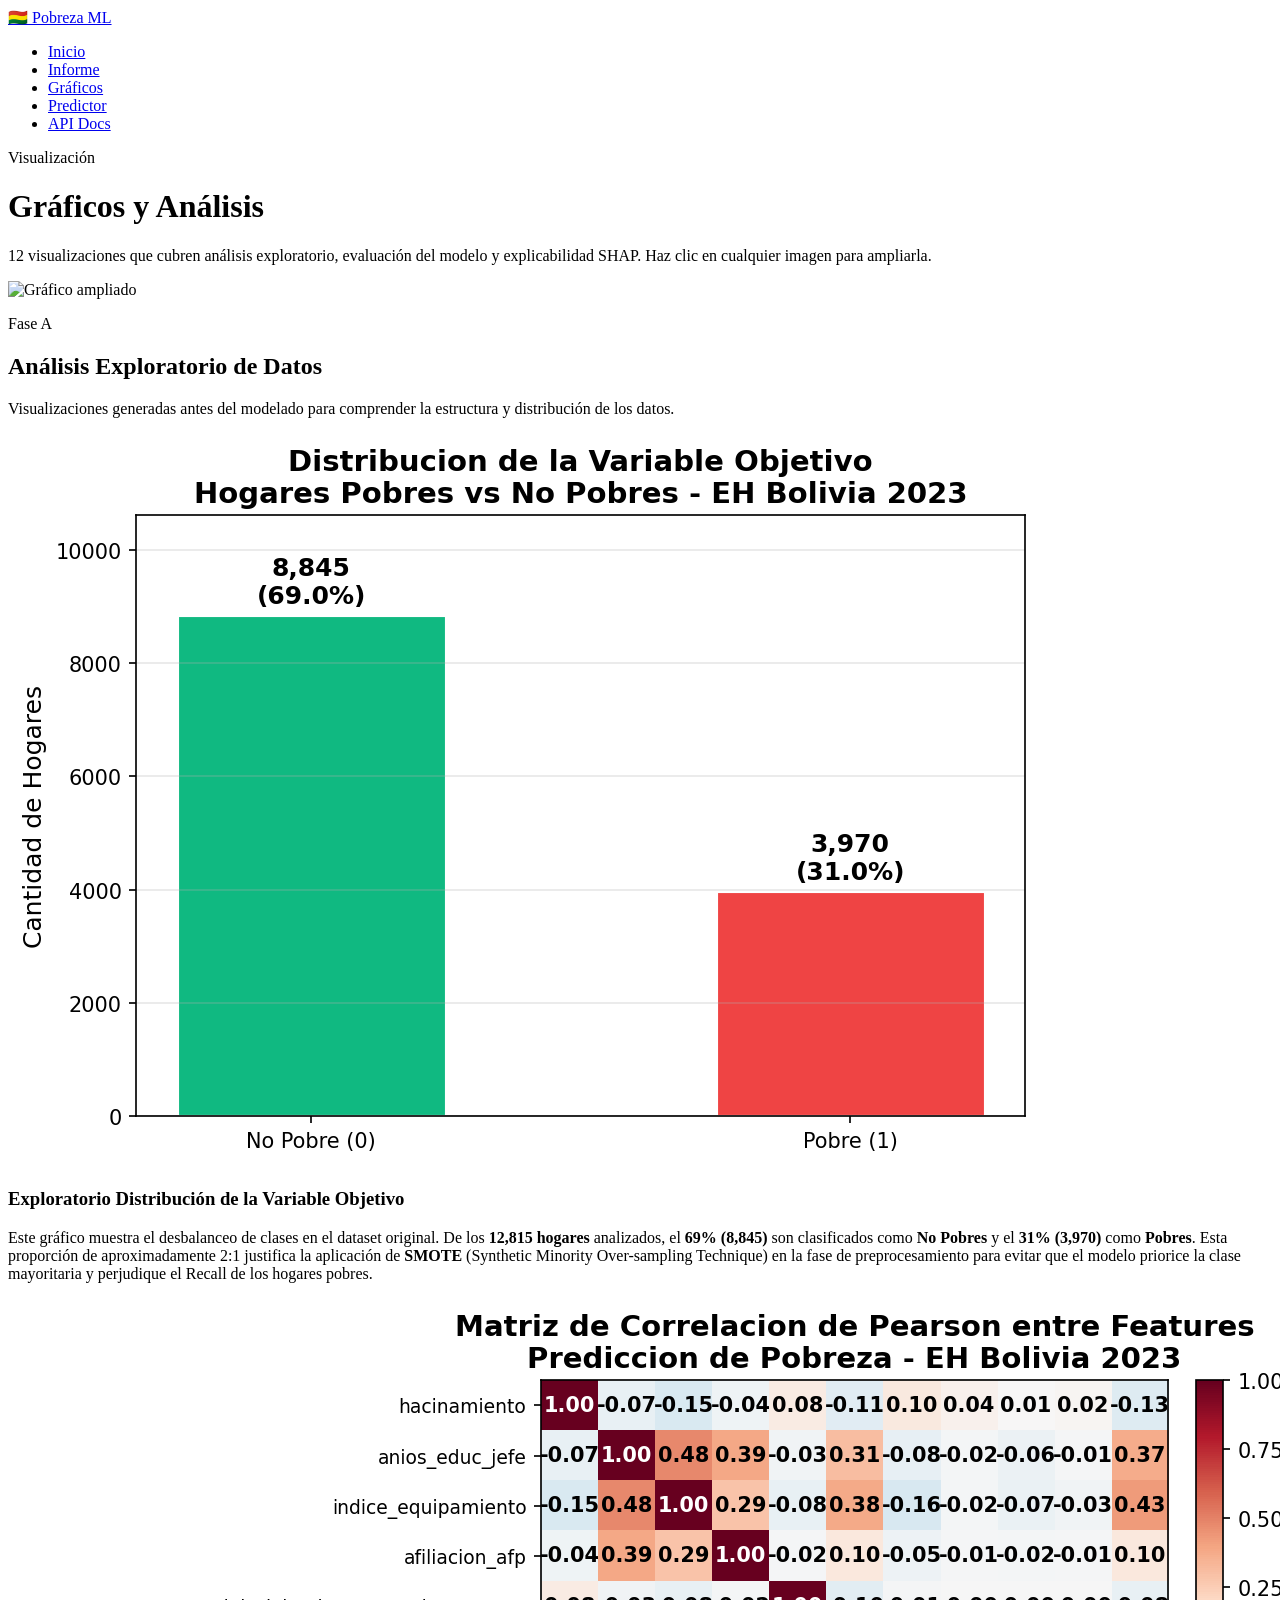
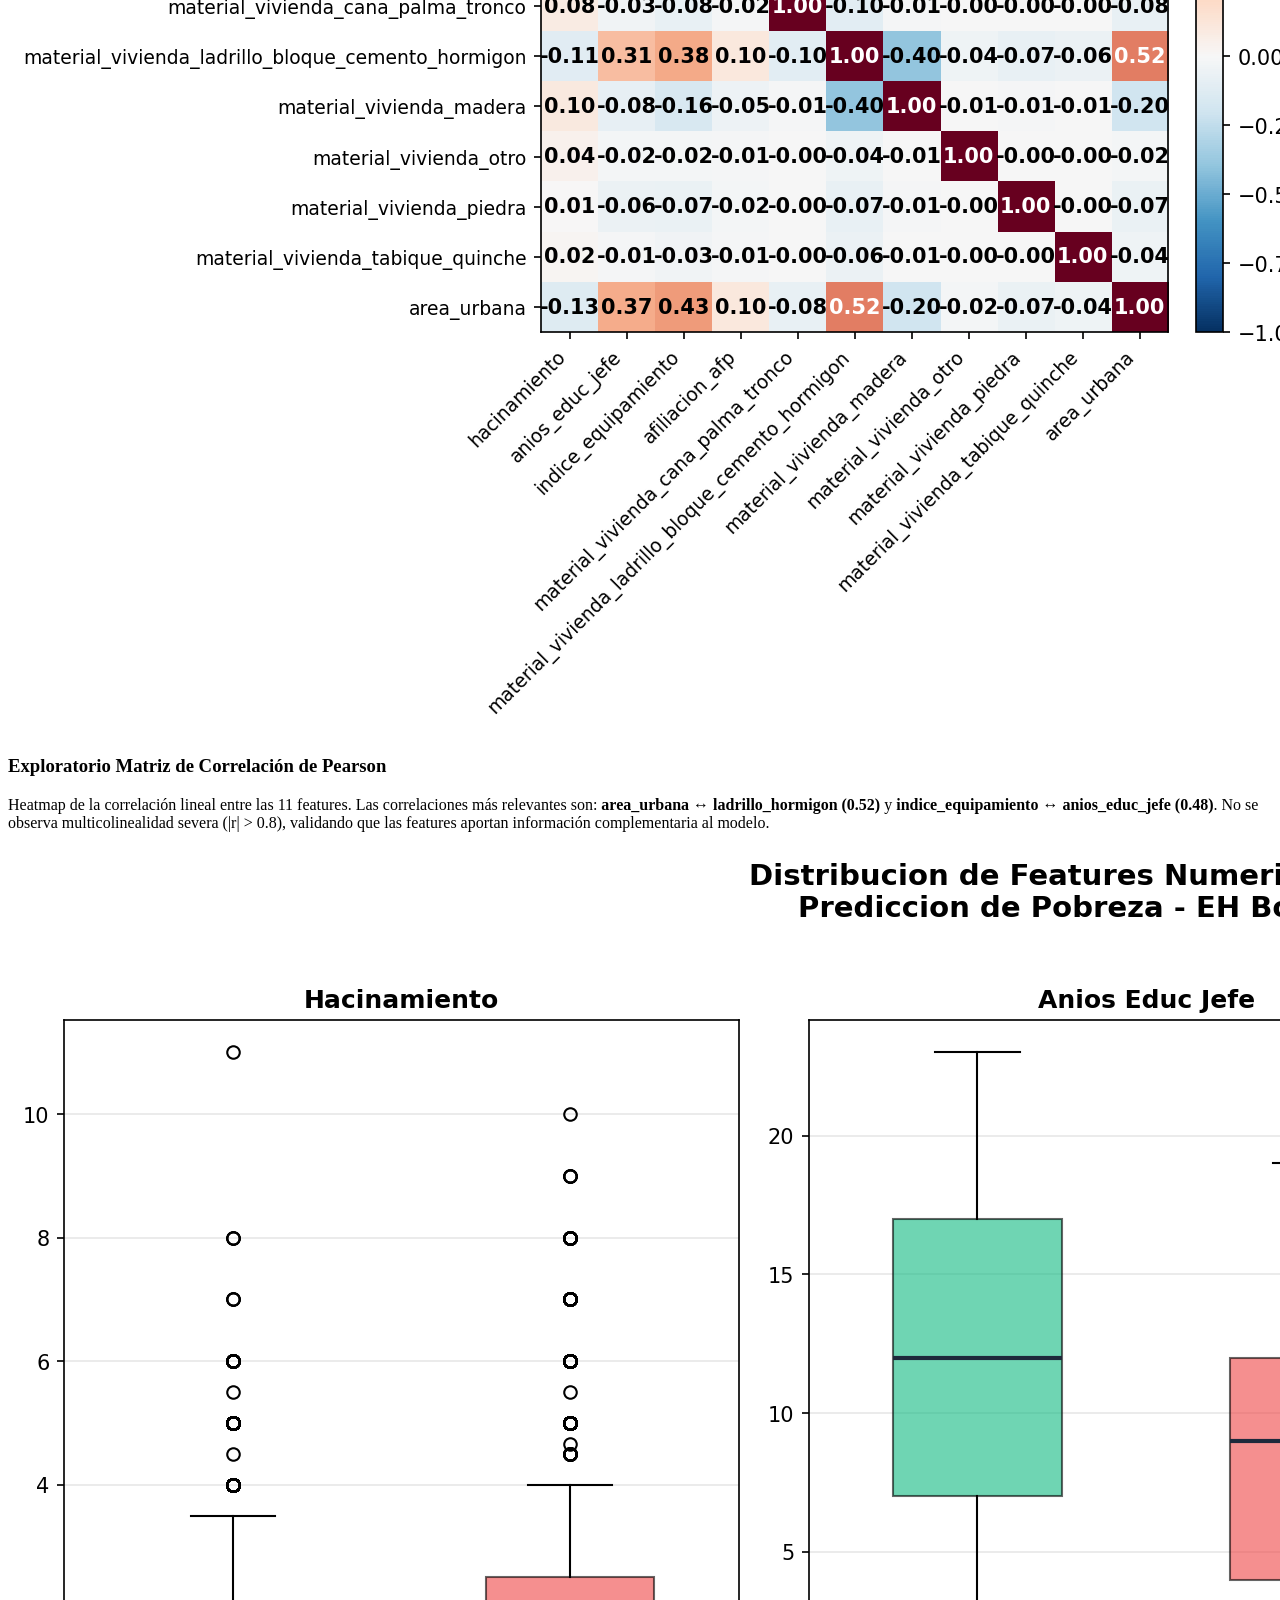
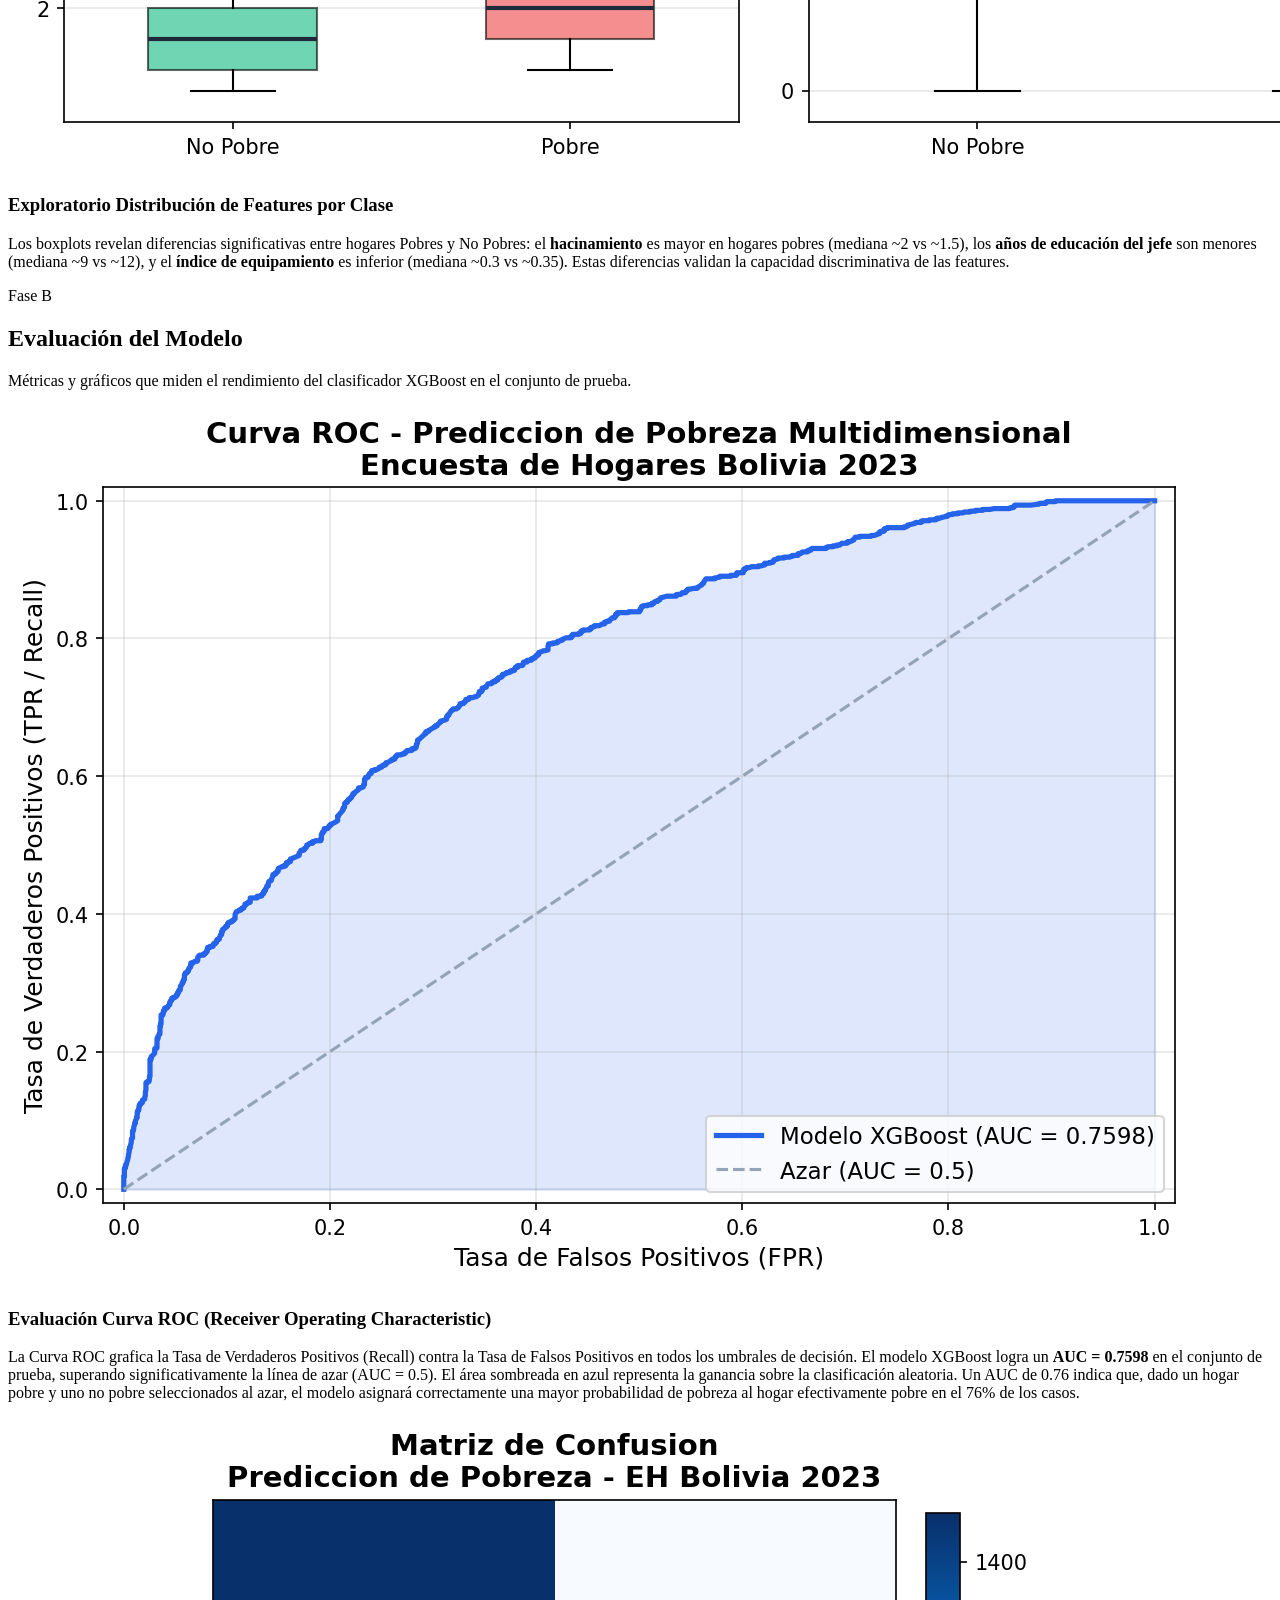
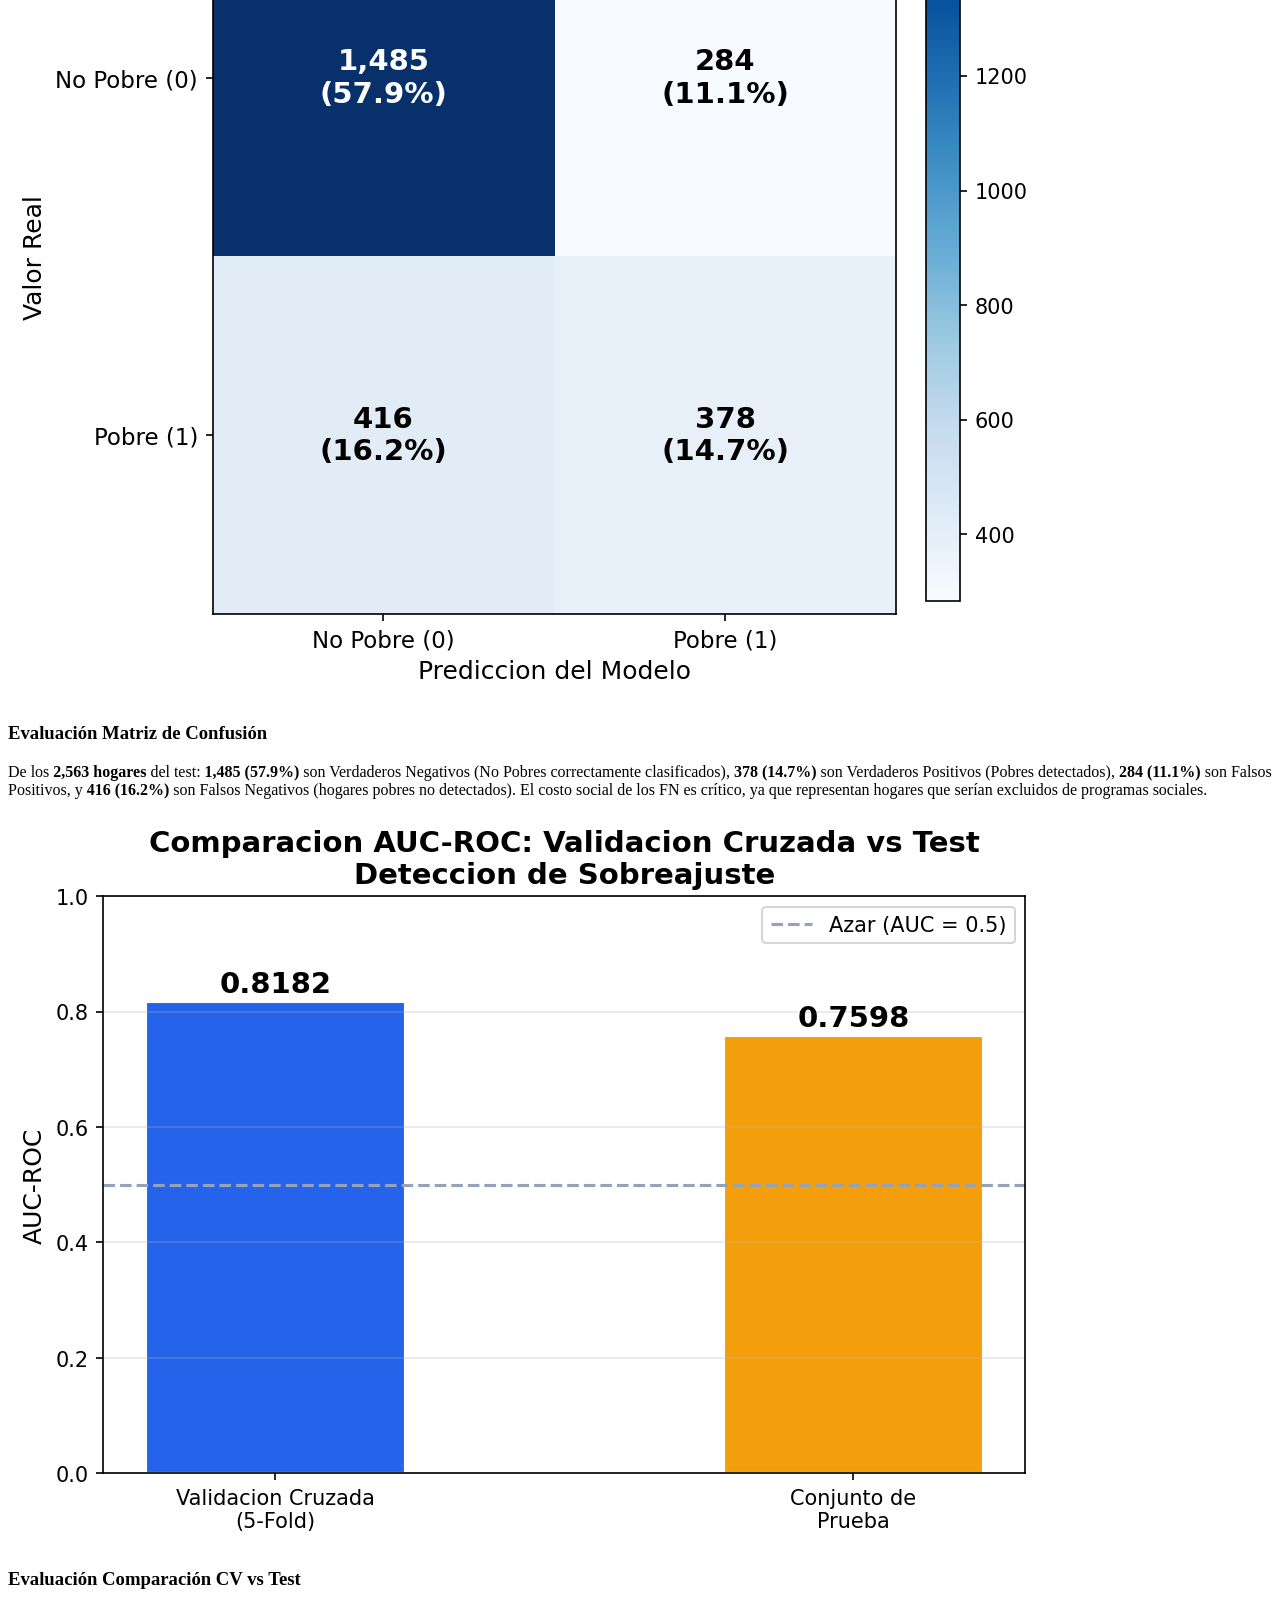
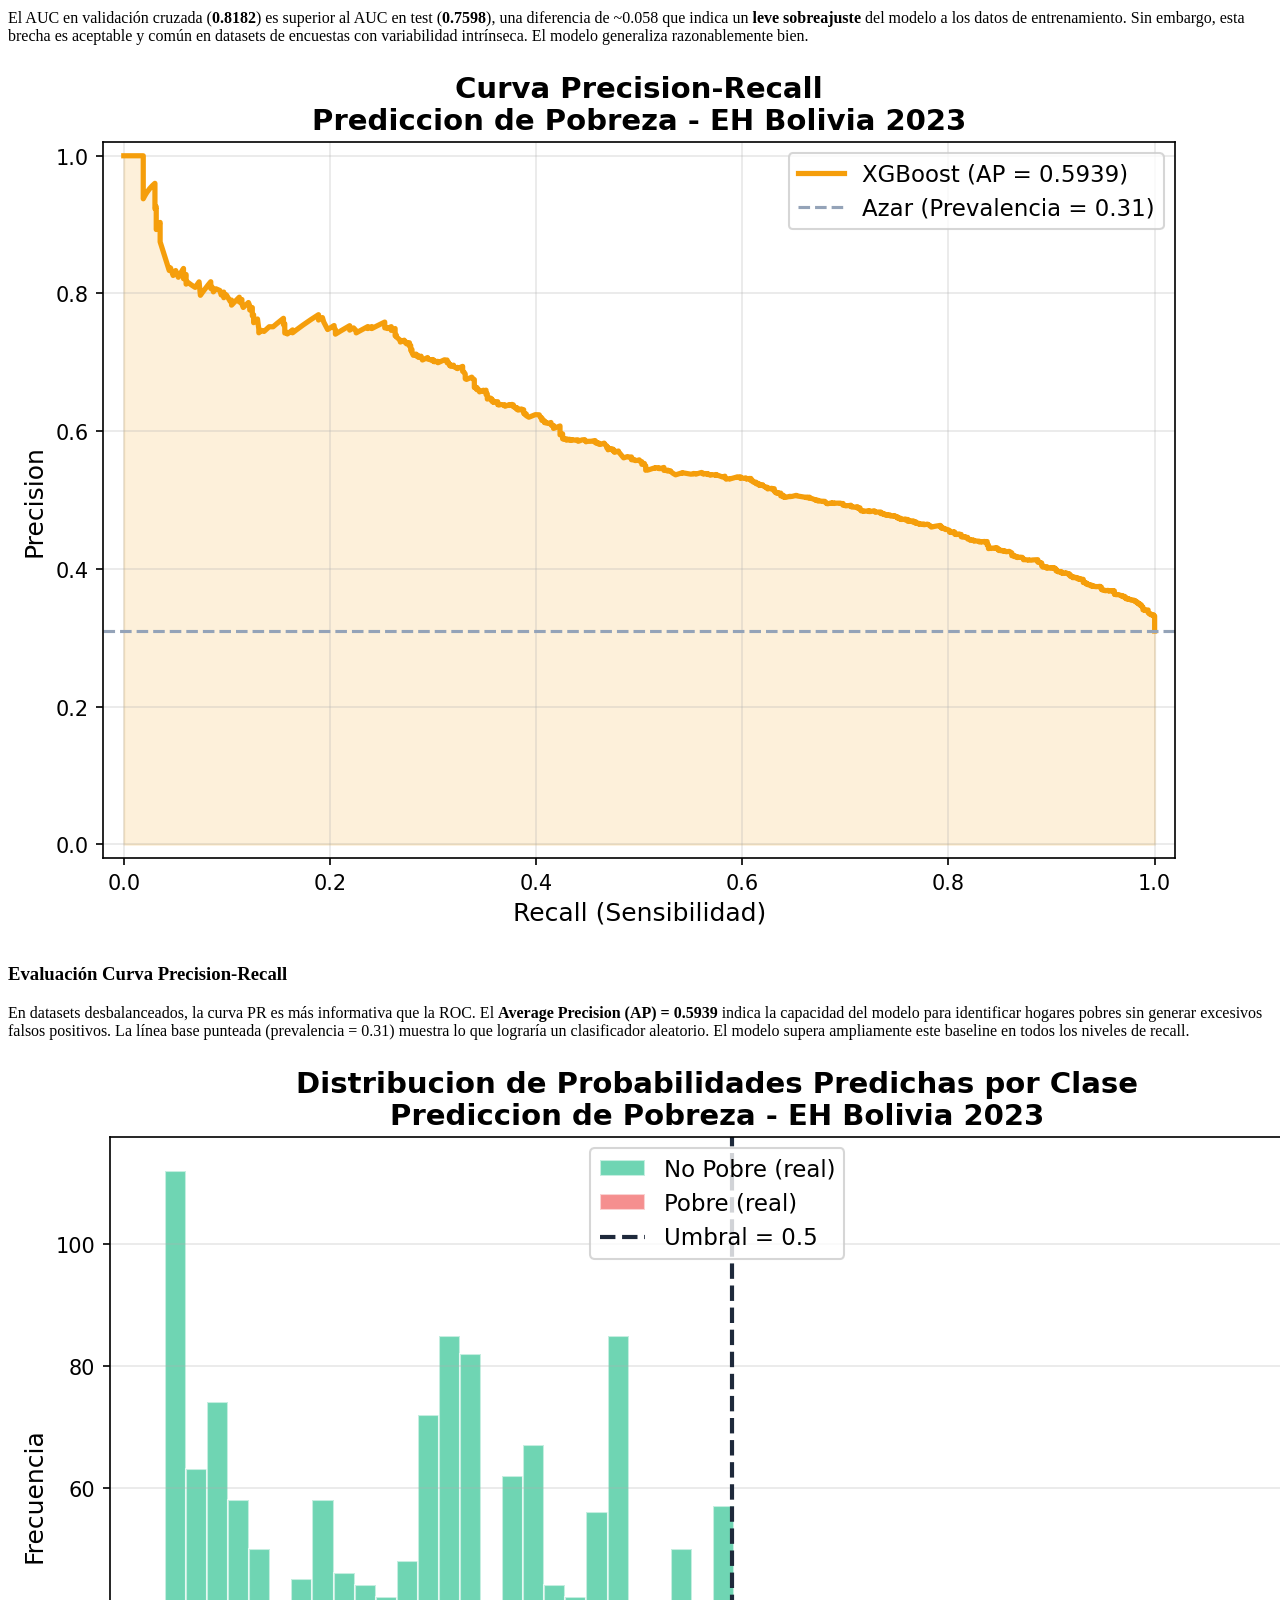
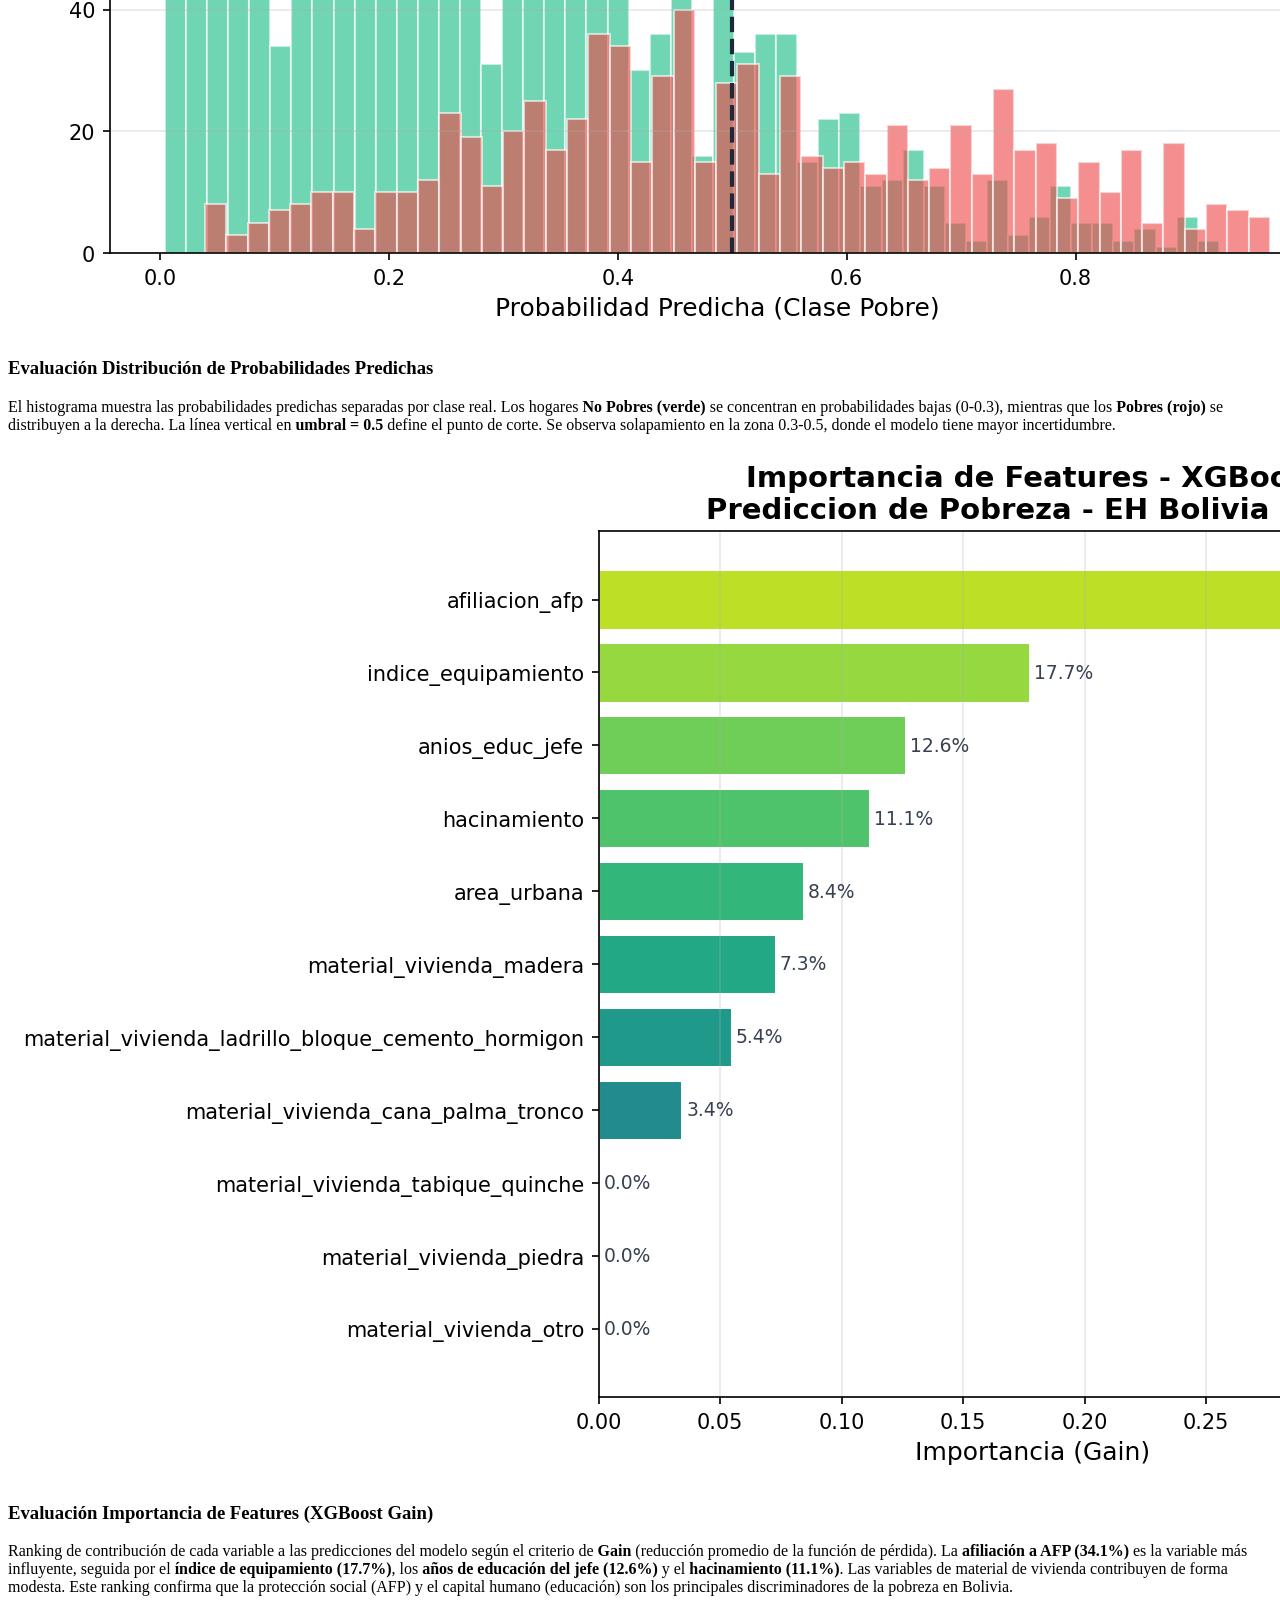
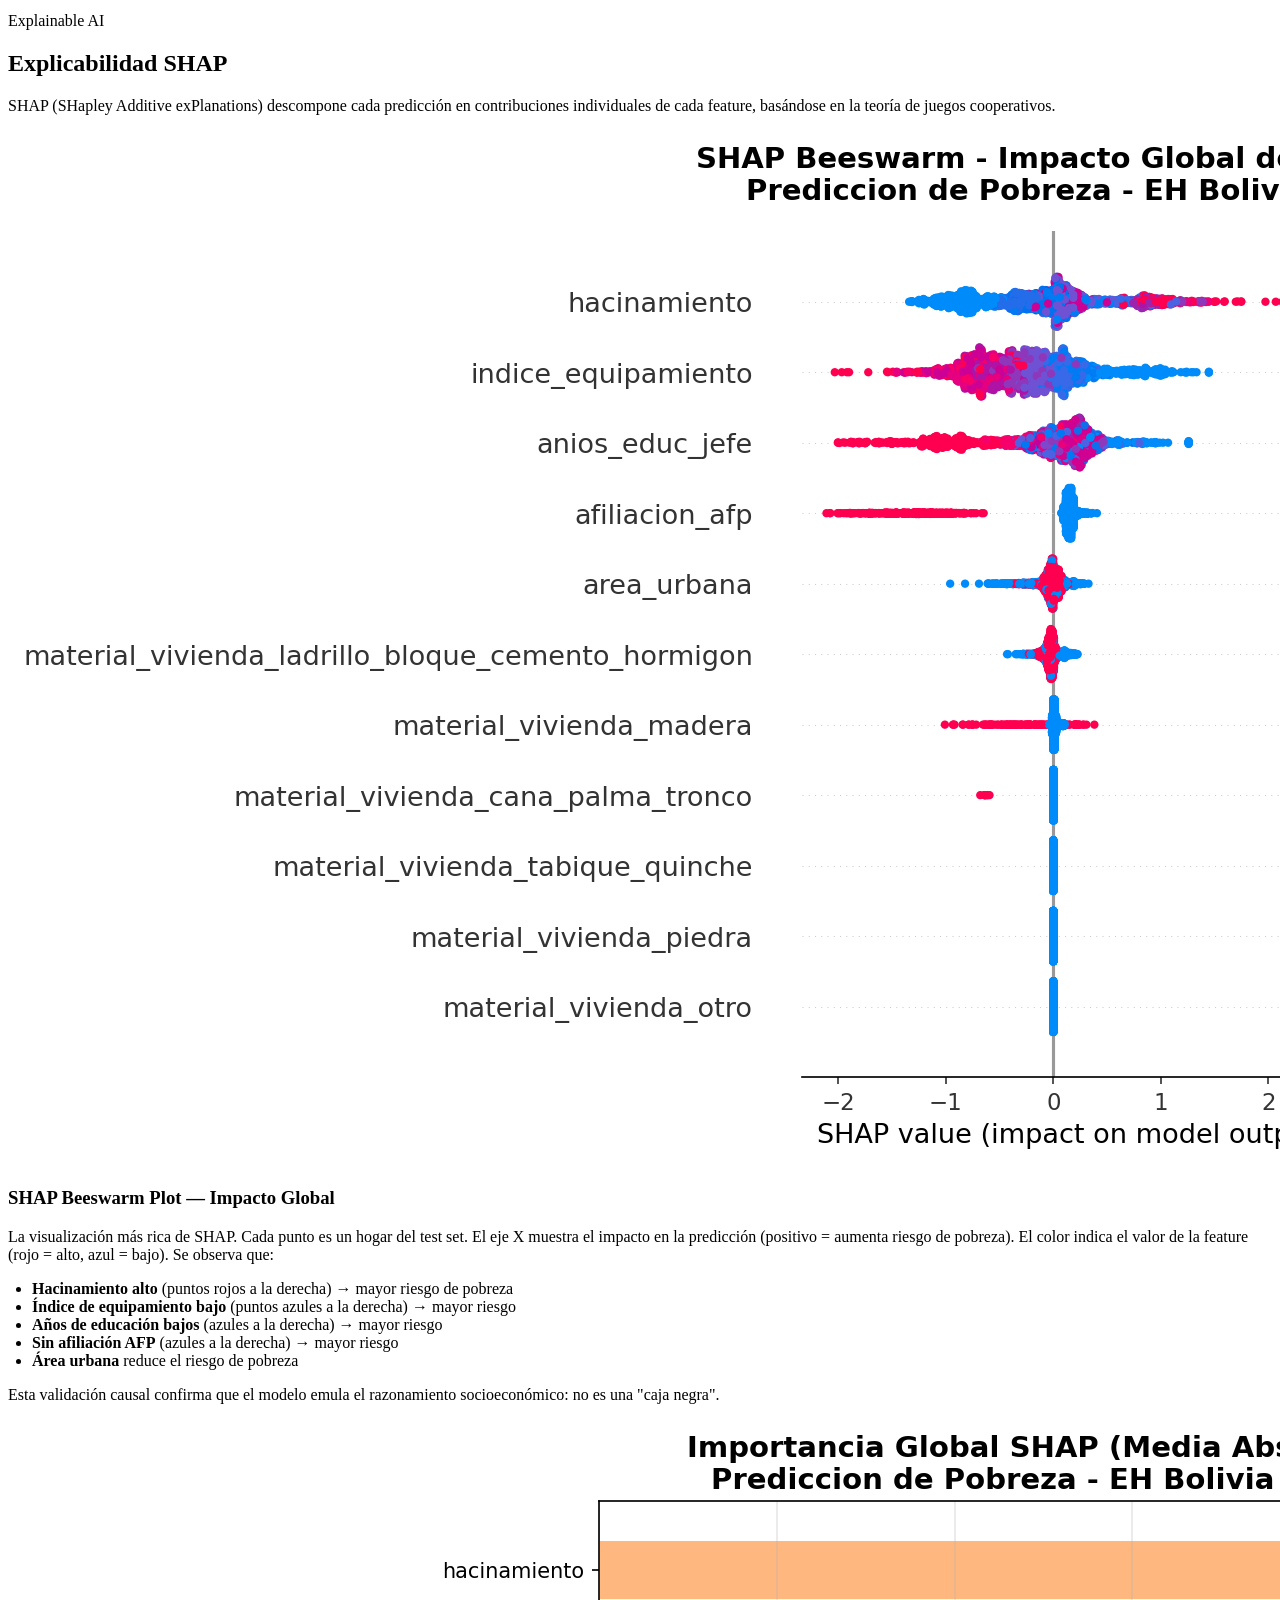
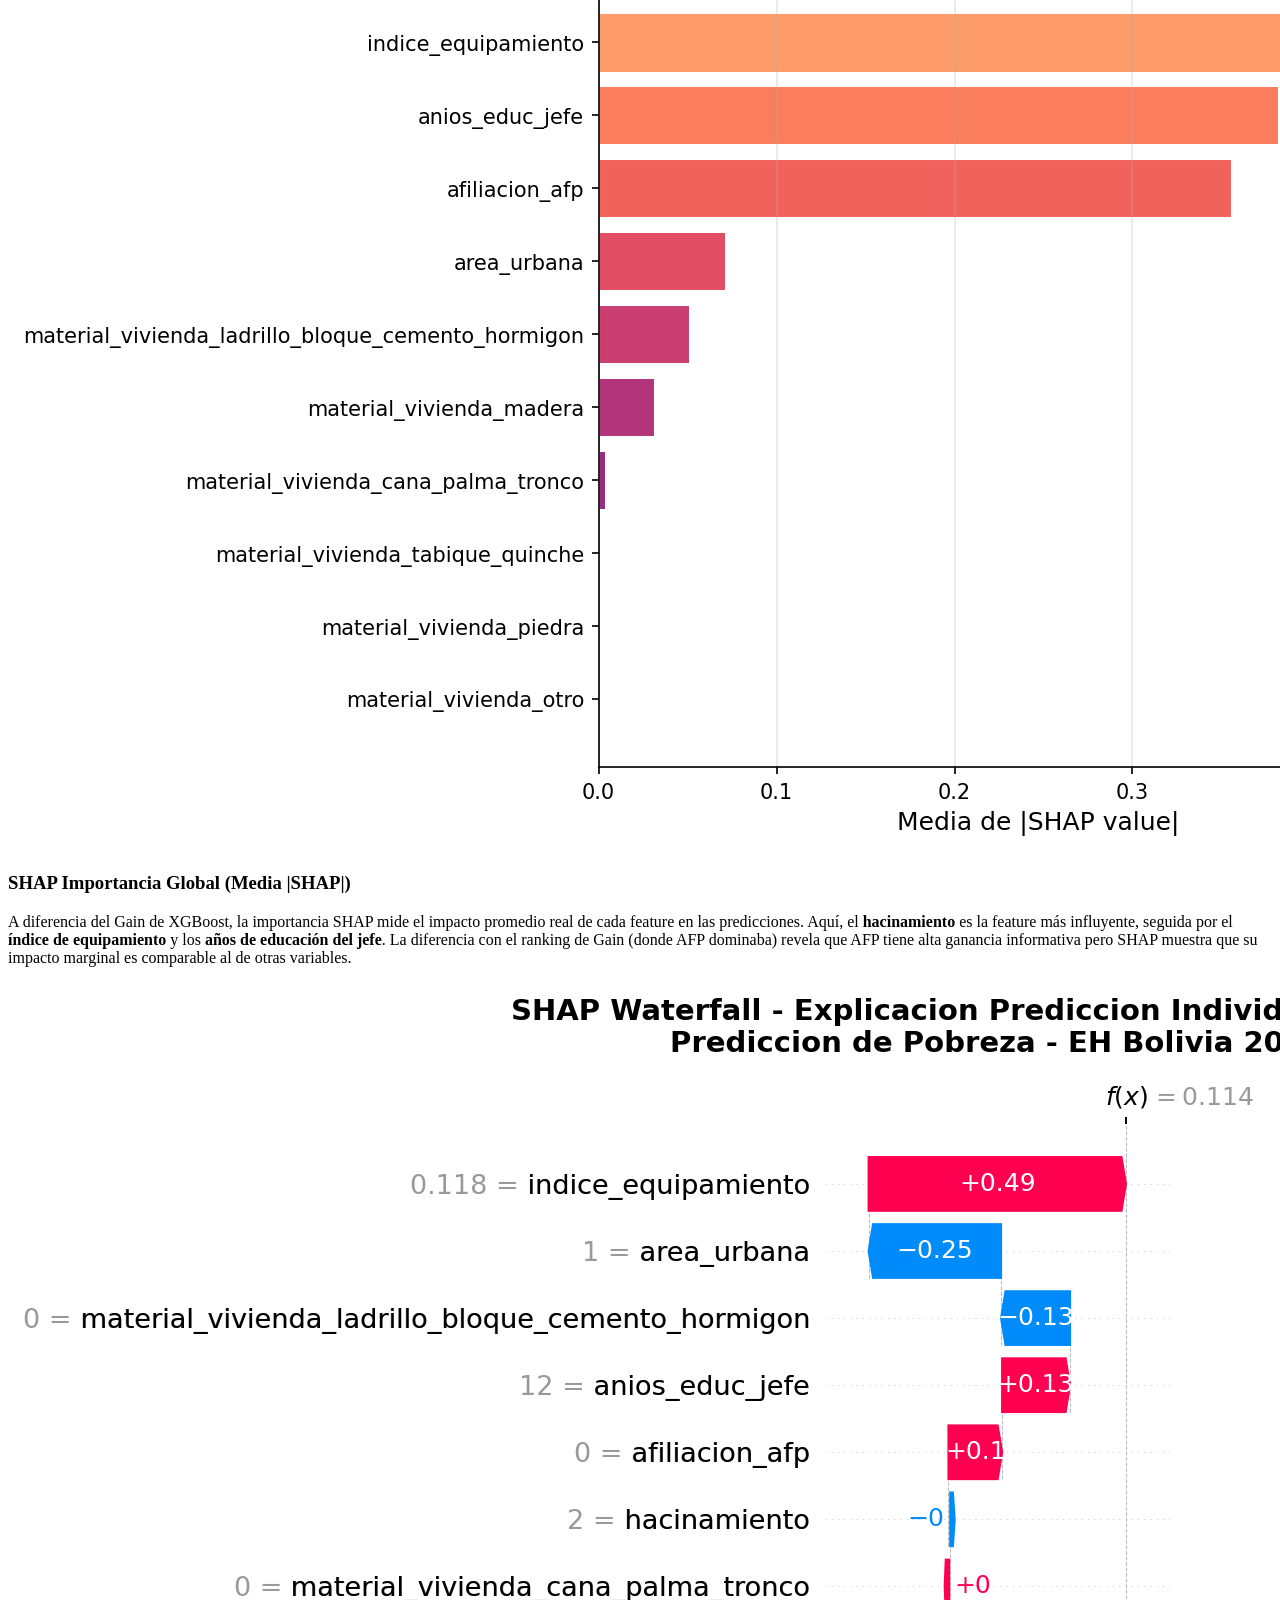
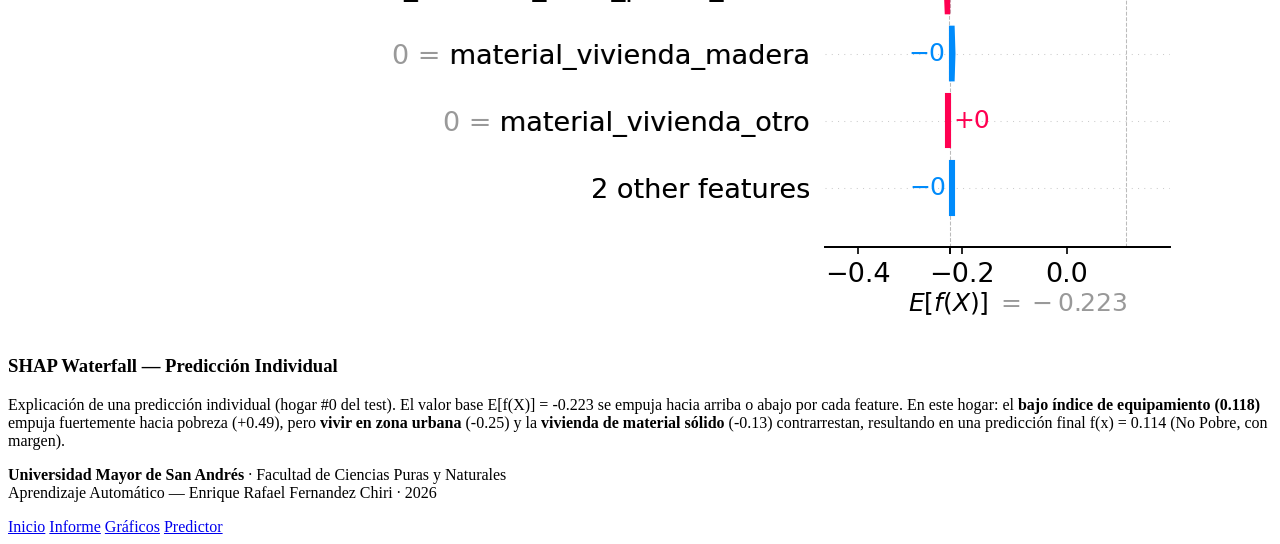
==== frontend/graficos.html @ c79105af "feat: frontend" ====
<!DOCTYPE html>
<html lang="es">
<head>
    <meta charset="UTF-8">
    <meta name="viewport" content="width=device-width, initial-scale=1.0">
    <title>Gráficos y Análisis — Predicción de Pobreza Bolivia</title>
    <meta name="description" content="Gráficos de evaluación, explicabilidad SHAP y análisis exploratorio del modelo de predicción de pobreza multidimensional.">
    <link rel="stylesheet" href="/static/styles.css">
</head>
<body>

    <!-- ── Navbar ── -->
    <nav class="navbar" id="navbar">
        <div class="nav-content">
            <a href="/" class="nav-logo">
                <span class="logo-icon">🇧🇴</span>
                Pobreza ML
            </a>
            <ul class="nav-links" id="navLinks">
                <li><a href="/">Inicio</a></li>
                <li><a href="/informe">Informe</a></li>
                <li><a href="/graficos" class="active">Gráficos</a></li>
                <li><a href="/predictor">Predictor</a></li>
                <li><a href="/docs" target="_blank">API Docs</a></li>
            </ul>
            <div class="nav-toggle" id="navToggle">
                <span></span><span></span><span></span>
            </div>
        </div>
    </nav>

    <!-- ── Page Header ── -->
    <div class="page-header">
        <div class="container">
            <span class="section-label">Visualización</span>
            <h1>Gráficos y Análisis</h1>
            <p>12 visualizaciones que cubren análisis exploratorio, evaluación del modelo y explicabilidad SHAP. Haz clic en cualquier imagen para ampliarla.</p>
        </div>
    </div>

    <!-- ── Image Modal ── -->
    <div class="modal-overlay" id="imageModal">
        <img id="modalImage" src="" alt="Gráfico ampliado">
    </div>

    <!-- ══════════════════════════════════════════════════════════════
         SECCIÓN 1: ANÁLISIS EXPLORATORIO
         ══════════════════════════════════════════════════════════════ -->
    <section class="section" style="padding-top: 1rem;">
        <div class="container">
            <div class="section-header">
                <span class="section-label">Fase A</span>
                <h2>Análisis Exploratorio de Datos</h2>
                <p>Visualizaciones generadas antes del modelado para comprender la estructura y distribución de los datos.</p>
            </div>

            <!-- 1. Distribución del Target -->
            <div class="graph-section">
                <div class="graph-card reveal">
                    <img src="/output/distribucion_target.png" alt="Distribución de la Variable Objetivo" class="graph-image" loading="lazy">
                    <div class="graph-info">
                        <h3><span class="graph-tag">Exploratorio</span> Distribución de la Variable Objetivo</h3>
                        <p>Este gráfico muestra el desbalanceo de clases en el dataset original. De los <strong>12,815 hogares</strong> analizados, el <strong>69% (8,845)</strong> son clasificados como <strong>No Pobres</strong> y el <strong>31% (3,970)</strong> como <strong>Pobres</strong>. Esta proporción de aproximadamente 2:1 justifica la aplicación de <strong>SMOTE</strong> (Synthetic Minority Over-sampling Technique) en la fase de preprocesamiento para evitar que el modelo priorice la clase mayoritaria y perjudique el Recall de los hogares pobres.</p>
                    </div>
                </div>
            </div>

            <!-- 2-3 side by side -->
            <div class="graph-grid-2">
                <!-- 2. Correlación -->
                <div class="graph-card reveal">
                    <img src="/output/correlacion_features.png" alt="Matriz de Correlación" class="graph-image" loading="lazy">
                    <div class="graph-info">
                        <h3><span class="graph-tag">Exploratorio</span> Matriz de Correlación de Pearson</h3>
                        <p>Heatmap de la correlación lineal entre las 11 features. Las correlaciones más relevantes son: <strong>area_urbana ↔ ladrillo_hormigon (0.52)</strong> y <strong>indice_equipamiento ↔ anios_educ_jefe (0.48)</strong>. No se observa multicolinealidad severa (|r| > 0.8), validando que las features aportan información complementaria al modelo.</p>
                    </div>
                </div>

                <!-- 3. Boxplots -->
                <div class="graph-card reveal">
                    <img src="/output/boxplot_por_clase.png" alt="Boxplots por Clase" class="graph-image" loading="lazy">
                    <div class="graph-info">
                        <h3><span class="graph-tag">Exploratorio</span> Distribución de Features por Clase</h3>
                        <p>Los boxplots revelan diferencias significativas entre hogares Pobres y No Pobres: el <strong>hacinamiento</strong> es mayor en hogares pobres (mediana ~2 vs ~1.5), los <strong>años de educación del jefe</strong> son menores (mediana ~9 vs ~12), y el <strong>índice de equipamiento</strong> es inferior (mediana ~0.3 vs ~0.35). Estas diferencias validan la capacidad discriminativa de las features.</p>
                    </div>
                </div>
            </div>
        </div>
    </section>

    <!-- ══════════════════════════════════════════════════════════════
         SECCIÓN 2: EVALUACIÓN DEL MODELO
         ══════════════════════════════════════════════════════════════ -->
    <section class="section" style="background: var(--bg-secondary); border-top: 1px solid var(--border-subtle); border-bottom: 1px solid var(--border-subtle);">
        <div class="container">
            <div class="section-header">
                <span class="section-label">Fase B</span>
                <h2>Evaluación del Modelo</h2>
                <p>Métricas y gráficos que miden el rendimiento del clasificador XGBoost en el conjunto de prueba.</p>
            </div>

            <!-- 4. Curva ROC -->
            <div class="graph-section">
                <div class="graph-card reveal">
                    <img src="/output/curva_roc.png" alt="Curva ROC" class="graph-image" loading="lazy">
                    <div class="graph-info">
                        <h3><span class="graph-tag">Evaluación</span> Curva ROC (Receiver Operating Characteristic)</h3>
                        <p>La Curva ROC grafica la Tasa de Verdaderos Positivos (Recall) contra la Tasa de Falsos Positivos en todos los umbrales de decisión. El modelo XGBoost logra un <strong>AUC = 0.7598</strong> en el conjunto de prueba, superando significativamente la línea de azar (AUC = 0.5). El área sombreada en azul representa la ganancia sobre la clasificación aleatoria. Un AUC de 0.76 indica que, dado un hogar pobre y uno no pobre seleccionados al azar, el modelo asignará correctamente una mayor probabilidad de pobreza al hogar efectivamente pobre en el 76% de los casos.</p>
                    </div>
                </div>
            </div>

            <!-- 5-6 side by side -->
            <div class="graph-grid-2">
                <!-- 5. Matriz de Confusión -->
                <div class="graph-card reveal">
                    <img src="/output/matriz_confusion.png" alt="Matriz de Confusión" class="graph-image" loading="lazy">
                    <div class="graph-info">
                        <h3><span class="graph-tag">Evaluación</span> Matriz de Confusión</h3>
                        <p>De los <strong>2,563 hogares</strong> del test: <strong>1,485 (57.9%)</strong> son Verdaderos Negativos (No Pobres correctamente clasificados), <strong>378 (14.7%)</strong> son Verdaderos Positivos (Pobres detectados), <strong>284 (11.1%)</strong> son Falsos Positivos, y <strong>416 (16.2%)</strong> son Falsos Negativos (hogares pobres no detectados). El costo social de los FN es crítico, ya que representan hogares que serían excluidos de programas sociales.</p>
                    </div>
                </div>

                <!-- 6. Comparación CV vs Test -->
                <div class="graph-card reveal">
                    <img src="/output/comparacion_cv_test.png" alt="Comparación CV vs Test" class="graph-image" loading="lazy">
                    <div class="graph-info">
                        <h3><span class="graph-tag">Evaluación</span> Comparación CV vs Test</h3>
                        <p>El AUC en validación cruzada (<strong>0.8182</strong>) es superior al AUC en test (<strong>0.7598</strong>), una diferencia de ~0.058 que indica un <strong>leve sobreajuste</strong> del modelo a los datos de entrenamiento. Sin embargo, esta brecha es aceptable y común en datasets de encuestas con variabilidad intrínseca. El modelo generaliza razonablemente bien.</p>
                    </div>
                </div>
            </div>

            <!-- 7-8 side by side -->
            <div class="graph-grid-2">
                <!-- 7. Curva Precision-Recall -->
                <div class="graph-card reveal">
                    <img src="/output/curva_precision_recall.png" alt="Curva Precision-Recall" class="graph-image" loading="lazy">
                    <div class="graph-info">
                        <h3><span class="graph-tag">Evaluación</span> Curva Precision-Recall</h3>
                        <p>En datasets desbalanceados, la curva PR es más informativa que la ROC. El <strong>Average Precision (AP) = 0.5939</strong> indica la capacidad del modelo para identificar hogares pobres sin generar excesivos falsos positivos. La línea base punteada (prevalencia = 0.31) muestra lo que lograría un clasificador aleatorio. El modelo supera ampliamente este baseline en todos los niveles de recall.</p>
                    </div>
                </div>

                <!-- 8. Distribución de Probabilidades -->
                <div class="graph-card reveal">
                    <img src="/output/distribucion_probabilidades.png" alt="Distribución de Probabilidades" class="graph-image" loading="lazy">
                    <div class="graph-info">
                        <h3><span class="graph-tag">Evaluación</span> Distribución de Probabilidades Predichas</h3>
                        <p>El histograma muestra las probabilidades predichas separadas por clase real. Los hogares <strong>No Pobres (verde)</strong> se concentran en probabilidades bajas (0-0.3), mientras que los <strong>Pobres (rojo)</strong> se distribuyen a la derecha. La línea vertical en <strong>umbral = 0.5</strong> define el punto de corte. Se observa solapamiento en la zona 0.3-0.5, donde el modelo tiene mayor incertidumbre.</p>
                    </div>
                </div>
            </div>

            <!-- 9. Importancia Features -->
            <div class="graph-section">
                <div class="graph-card reveal">
                    <img src="/output/importancia_features.png" alt="Importancia de Features" class="graph-image" loading="lazy">
                    <div class="graph-info">
                        <h3><span class="graph-tag">Evaluación</span> Importancia de Features (XGBoost Gain)</h3>
                        <p>Ranking de contribución de cada variable a las predicciones del modelo según el criterio de <strong>Gain</strong> (reducción promedio de la función de pérdida). La <strong>afiliación a AFP (34.1%)</strong> es la variable más influyente, seguida por el <strong>índice de equipamiento (17.7%)</strong>, los <strong>años de educación del jefe (12.6%)</strong> y el <strong>hacinamiento (11.1%)</strong>. Las variables de material de vivienda contribuyen de forma modesta. Este ranking confirma que la protección social (AFP) y el capital humano (educación) son los principales discriminadores de la pobreza en Bolivia.</p>
                    </div>
                </div>
            </div>
        </div>
    </section>

    <!-- ══════════════════════════════════════════════════════════════
         SECCIÓN 3: EXPLICABILIDAD (SHAP)
         ══════════════════════════════════════════════════════════════ -->
    <section class="section">
        <div class="container">
            <div class="section-header">
                <span class="section-label">Explainable AI</span>
                <h2>Explicabilidad SHAP</h2>
                <p>SHAP (SHapley Additive exPlanations) descompone cada predicción en contribuciones individuales de cada feature, basándose en la teoría de juegos cooperativos.</p>
            </div>

            <!-- 10. SHAP Beeswarm -->
            <div class="graph-section">
                <div class="graph-card reveal">
                    <img src="/output/shap_beeswarm.png" alt="SHAP Beeswarm" class="graph-image" loading="lazy">
                    <div class="graph-info">
                        <h3><span class="graph-tag">SHAP</span> Beeswarm Plot — Impacto Global</h3>
                        <p>La visualización más rica de SHAP. Cada punto es un hogar del test set. El eje X muestra el impacto en la predicción (positivo = aumenta riesgo de pobreza). El color indica el valor de la feature (rojo = alto, azul = bajo). Se observa que:</p>
                        <ul style="color: var(--text-secondary); padding-left: 1.5rem; margin-top: 0.75rem;">
                            <li><strong>Hacinamiento alto</strong> (puntos rojos a la derecha) → mayor riesgo de pobreza</li>
                            <li><strong>Índice de equipamiento bajo</strong> (puntos azules a la derecha) → mayor riesgo</li>
                            <li><strong>Años de educación bajos</strong> (azules a la derecha) → mayor riesgo</li>
                            <li><strong>Sin afiliación AFP</strong> (azules a la derecha) → mayor riesgo</li>
                            <li><strong>Área urbana</strong> reduce el riesgo de pobreza</li>
                        </ul>
                        <p style="margin-top: 1rem;">Esta validación causal confirma que el modelo emula el razonamiento socioeconómico: no es una "caja negra".</p>
                    </div>
                </div>
            </div>

            <!-- 11-12 side by side -->
            <div class="graph-grid-2">
                <!-- 11. SHAP Bar -->
                <div class="graph-card reveal">
                    <img src="/output/shap_importancia_barras.png" alt="SHAP Importancia" class="graph-image" loading="lazy">
                    <div class="graph-info">
                        <h3><span class="graph-tag">SHAP</span> Importancia Global (Media |SHAP|)</h3>
                        <p>A diferencia del Gain de XGBoost, la importancia SHAP mide el impacto promedio real de cada feature en las predicciones. Aquí, el <strong>hacinamiento</strong> es la feature más influyente, seguida por el <strong>índice de equipamiento</strong> y los <strong>años de educación del jefe</strong>. La diferencia con el ranking de Gain (donde AFP dominaba) revela que AFP tiene alta ganancia informativa pero SHAP muestra que su impacto marginal es comparable al de otras variables.</p>
                    </div>
                </div>

                <!-- 12. SHAP Waterfall -->
                <div class="graph-card reveal">
                    <img src="/output/shap_waterfall.png" alt="SHAP Waterfall" class="graph-image" loading="lazy">
                    <div class="graph-info">
                        <h3><span class="graph-tag">SHAP</span> Waterfall — Predicción Individual</h3>
                        <p>Explicación de una predicción individual (hogar #0 del test). El valor base E[f(X)] = -0.223 se empuja hacia arriba o abajo por cada feature. En este hogar: el <strong>bajo índice de equipamiento (0.118)</strong> empuja fuertemente hacia pobreza (+0.49), pero <strong>vivir en zona urbana</strong> (-0.25) y la <strong>vivienda de material sólido</strong> (-0.13) contrarrestan, resultando en una predicción final f(x) = 0.114 (No Pobre, con margen).</p>
                    </div>
                </div>
            </div>
        </div>
    </section>

    <!-- ── Footer ── -->
    <footer class="footer">
        <div class="container">
            <div class="footer-content">
                <p>
                    <strong>Universidad Mayor de San Andrés</strong> · Facultad de Ciencias Puras y Naturales<br>
                    Aprendizaje Automático — Enrique Rafael Fernandez Chiri · 2026
                </p>
                <div class="footer-links">
                    <a href="/">Inicio</a>
                    <a href="/informe">Informe</a>
                    <a href="/graficos">Gráficos</a>
                    <a href="/predictor">Predictor</a>
                </div>
            </div>
        </div>
    </footer>

    <script src="/static/app.js"></script>
</body>
</html>
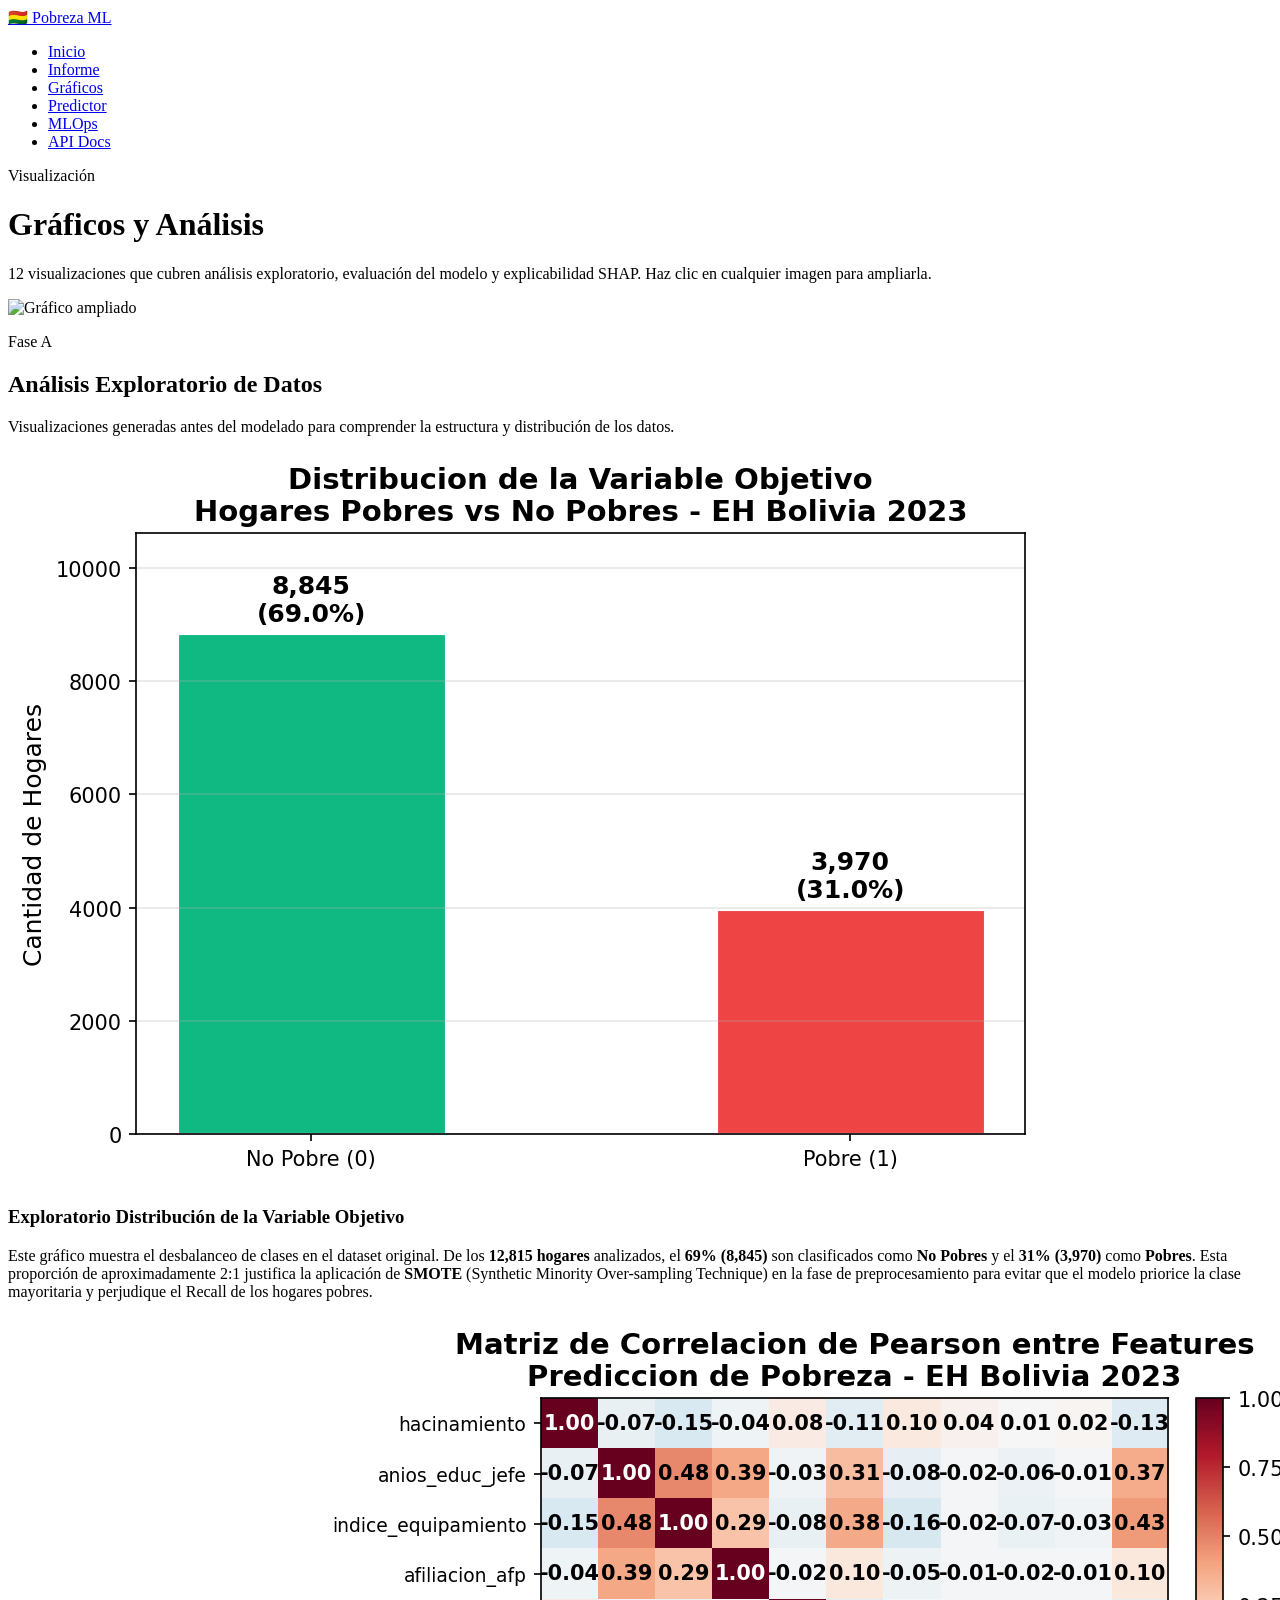
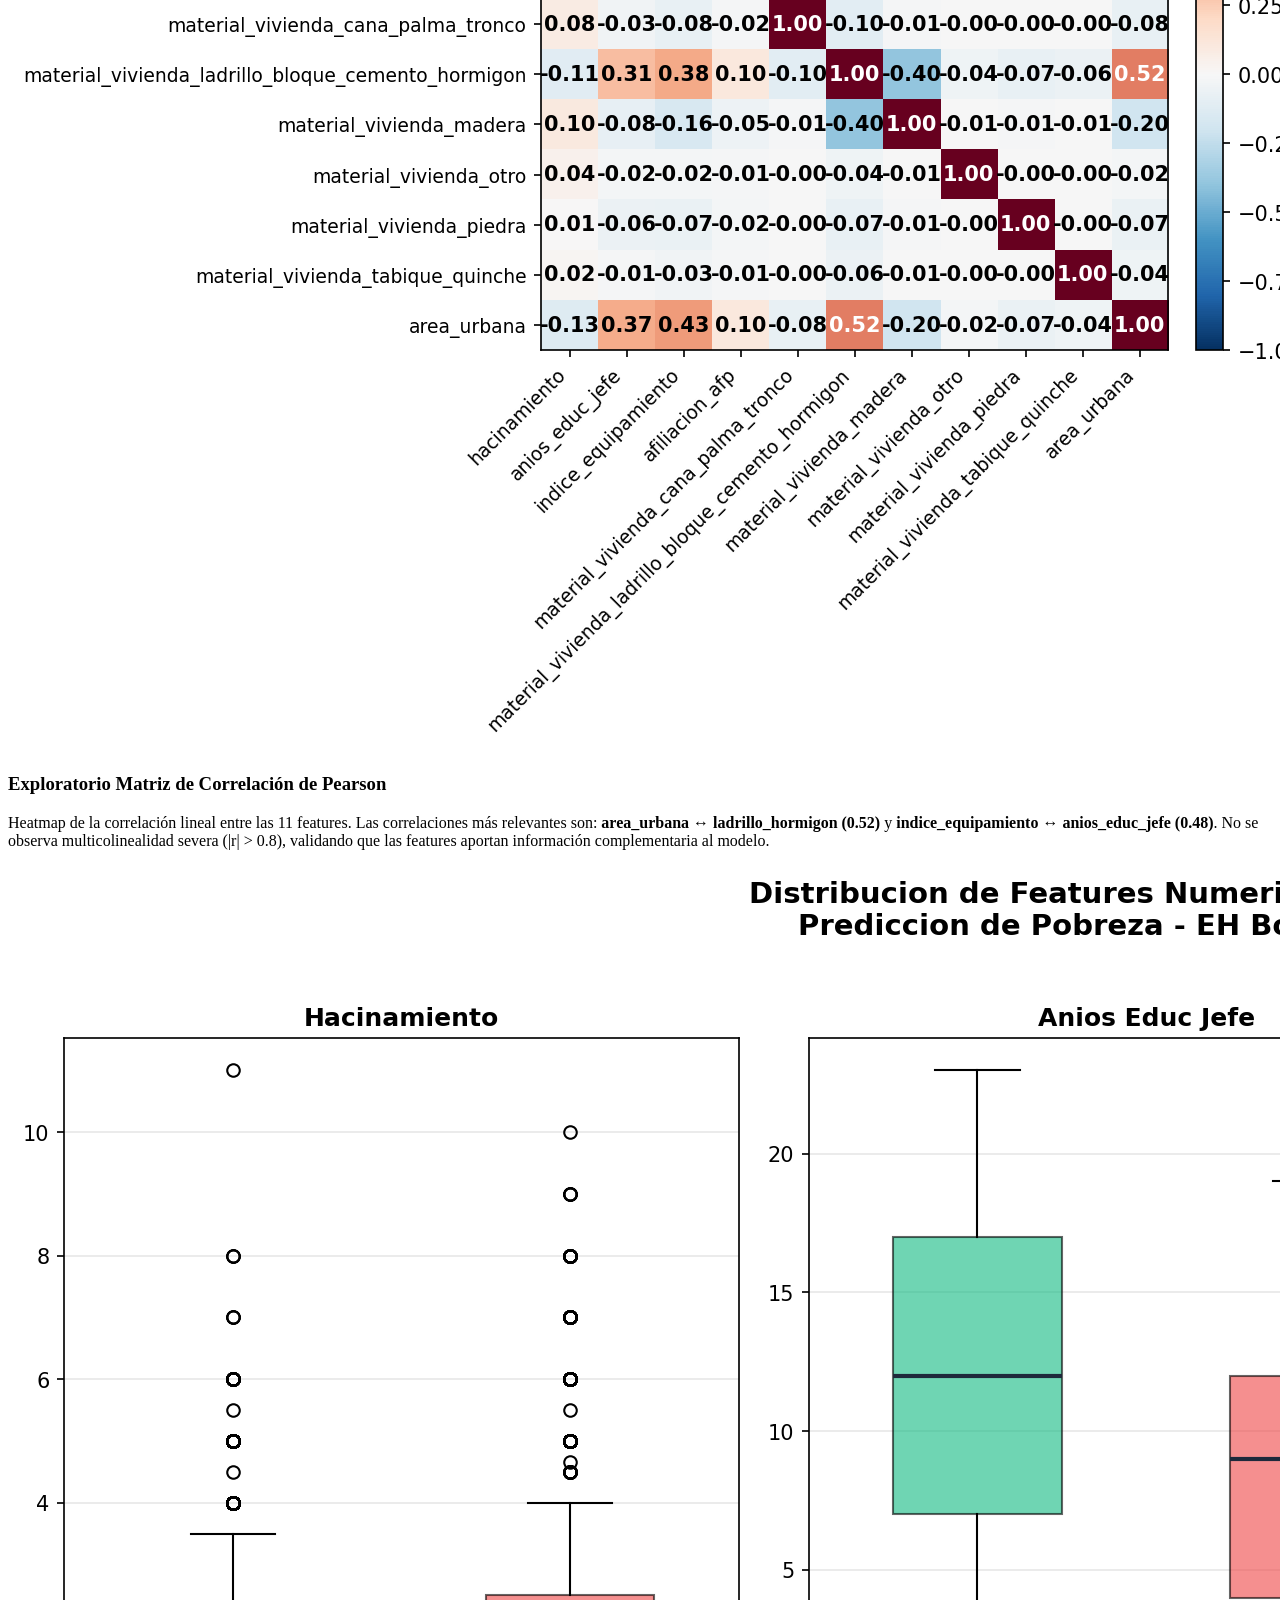
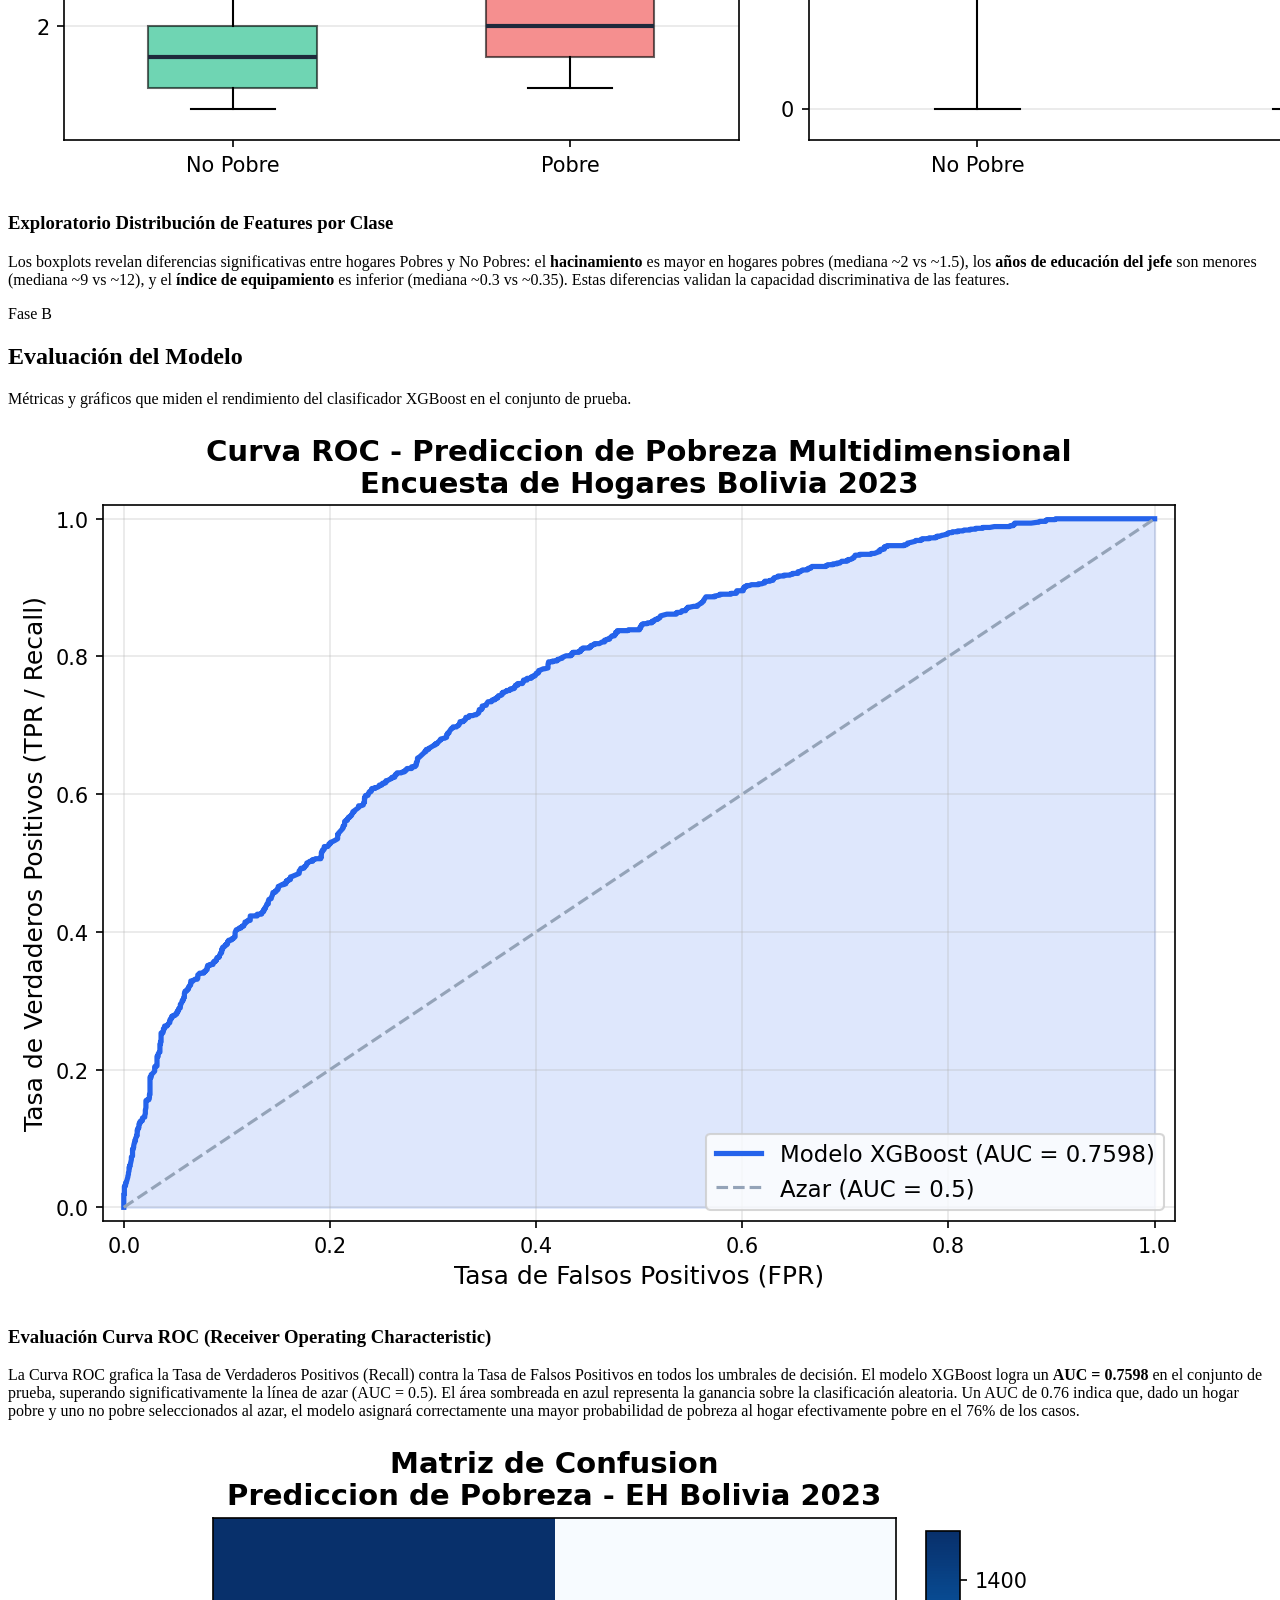
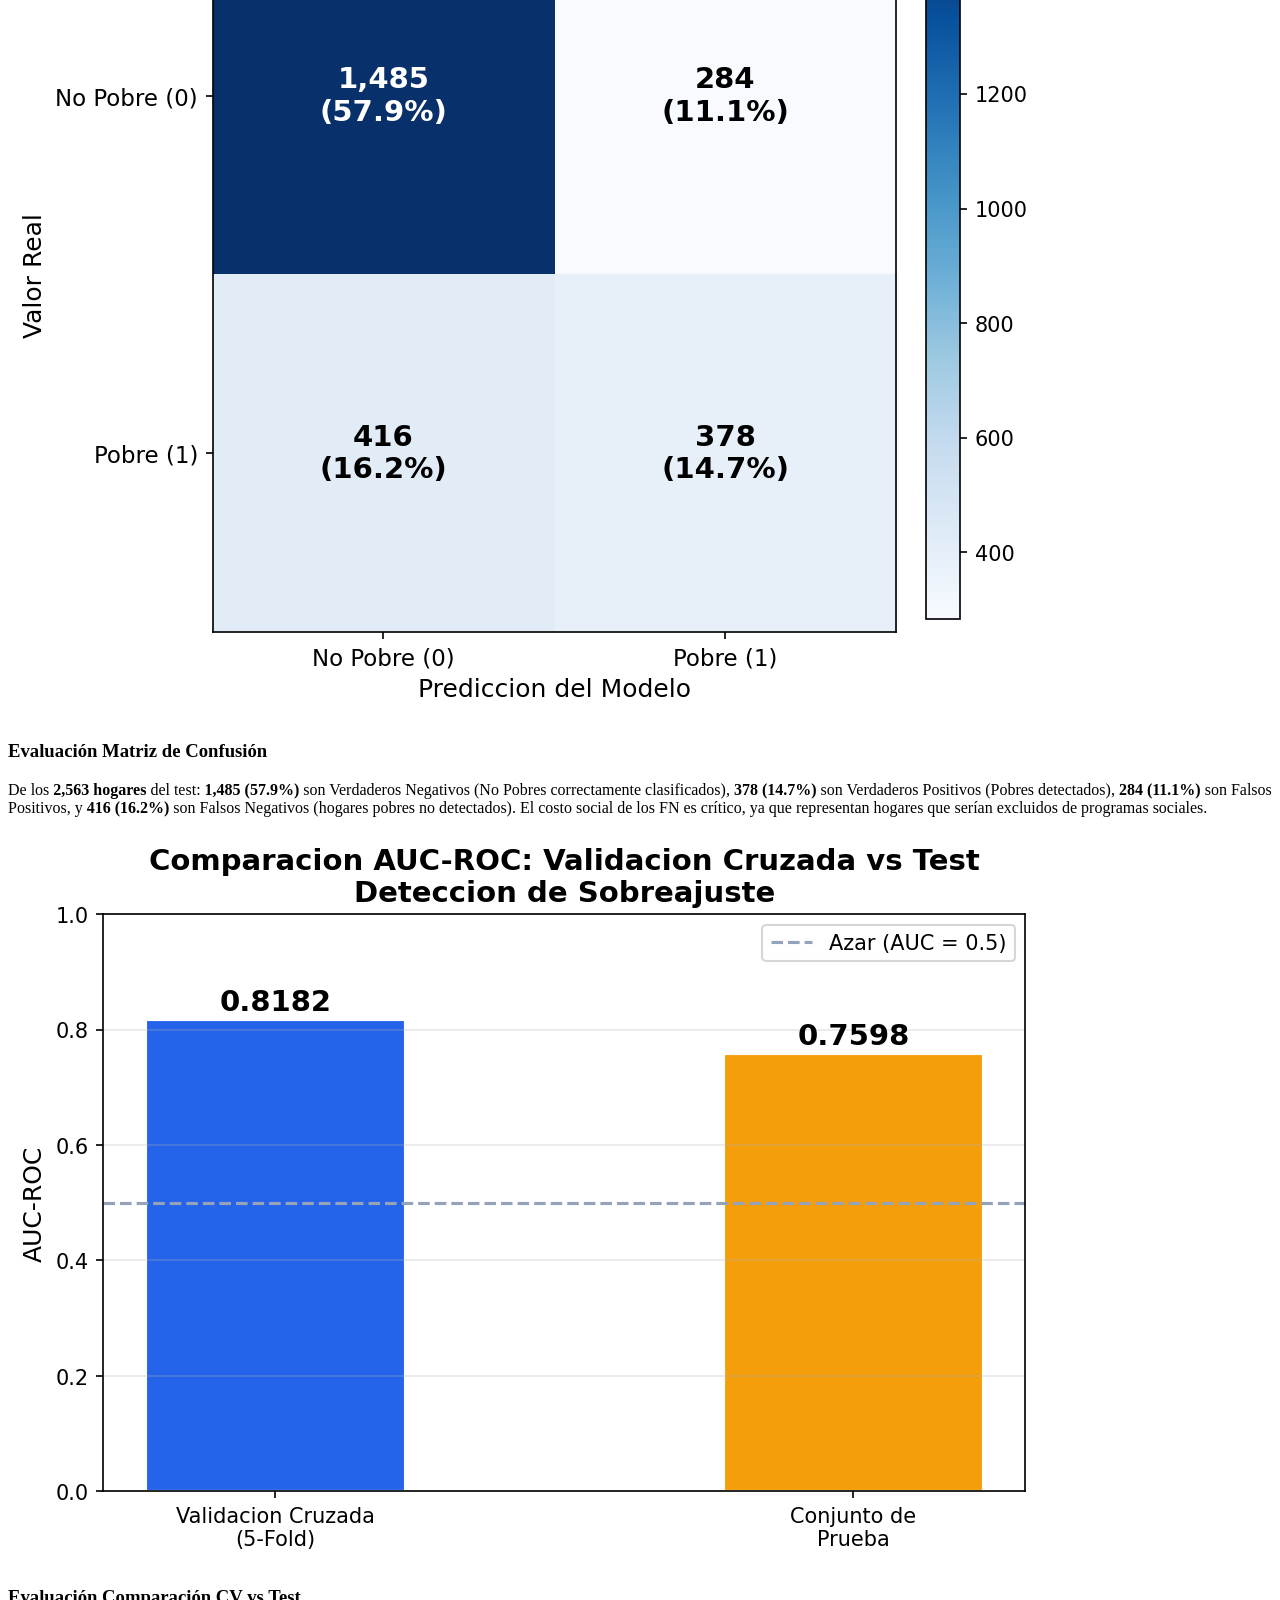
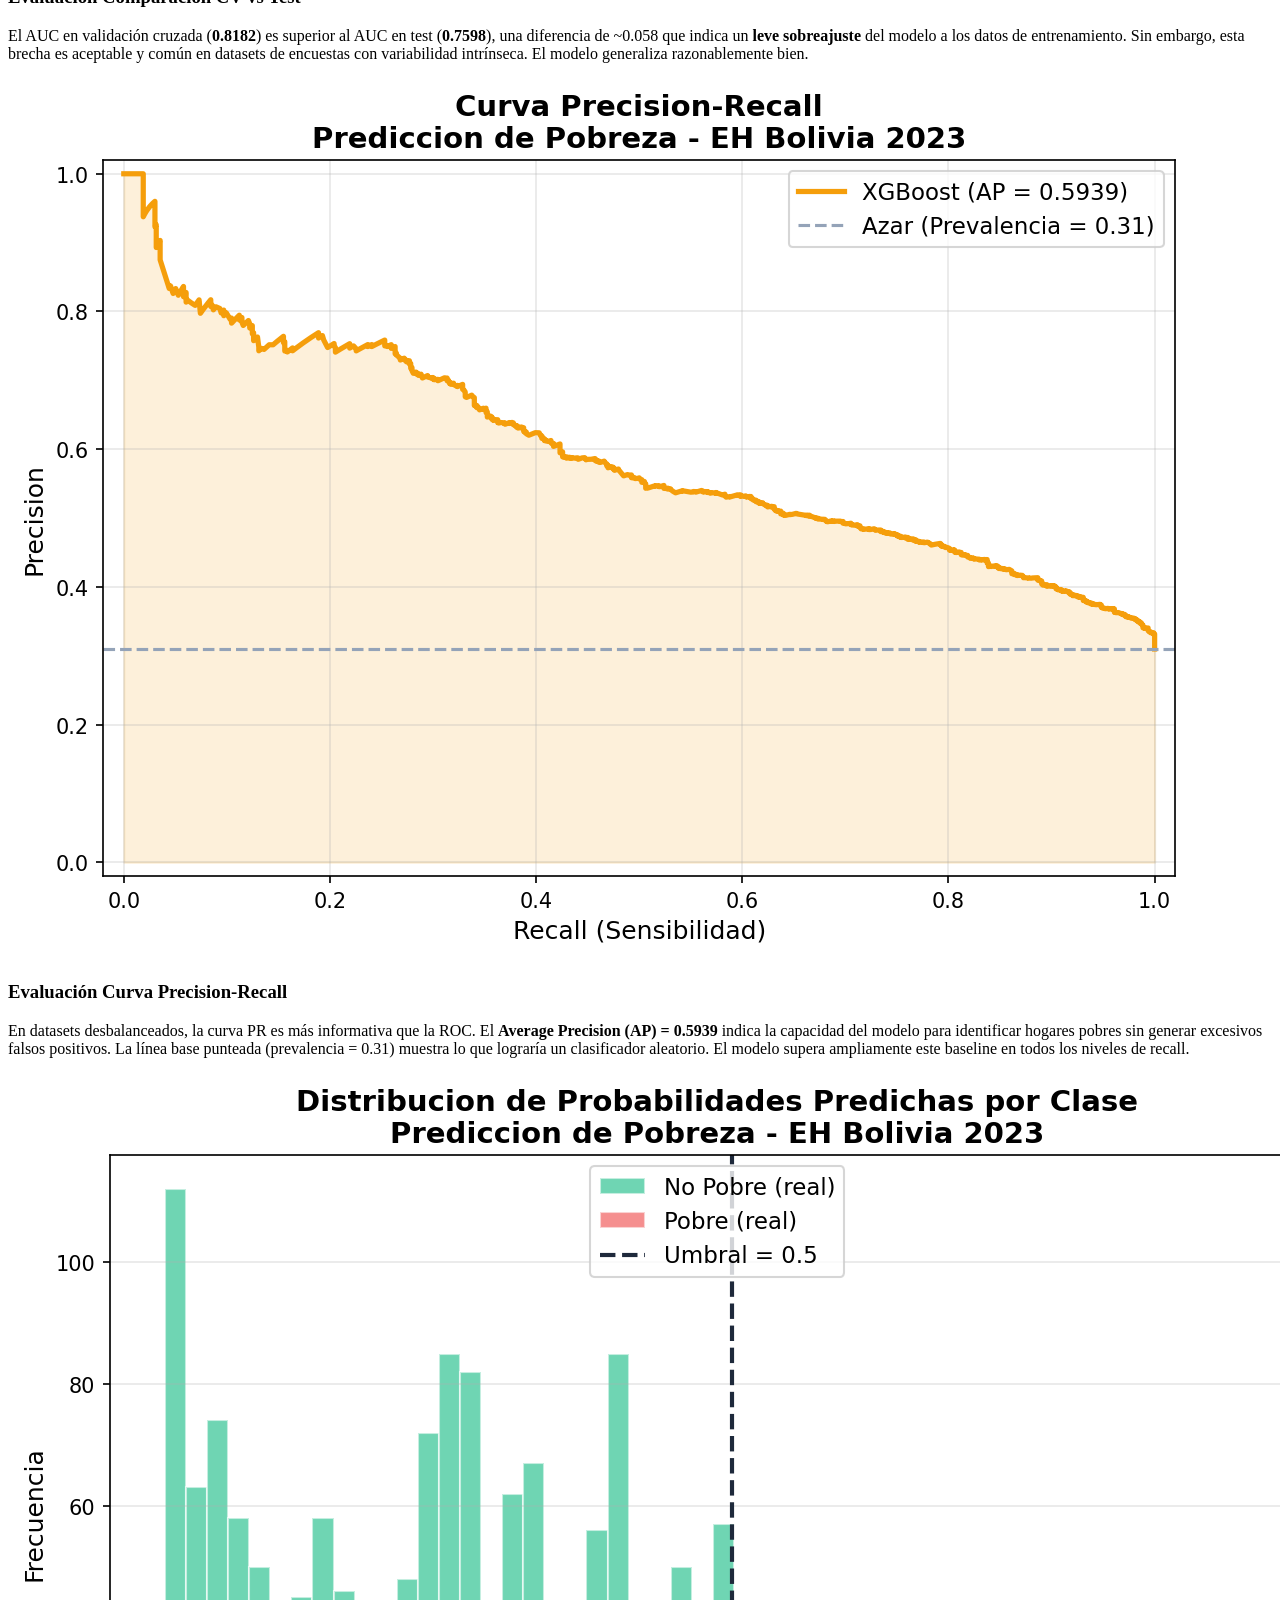
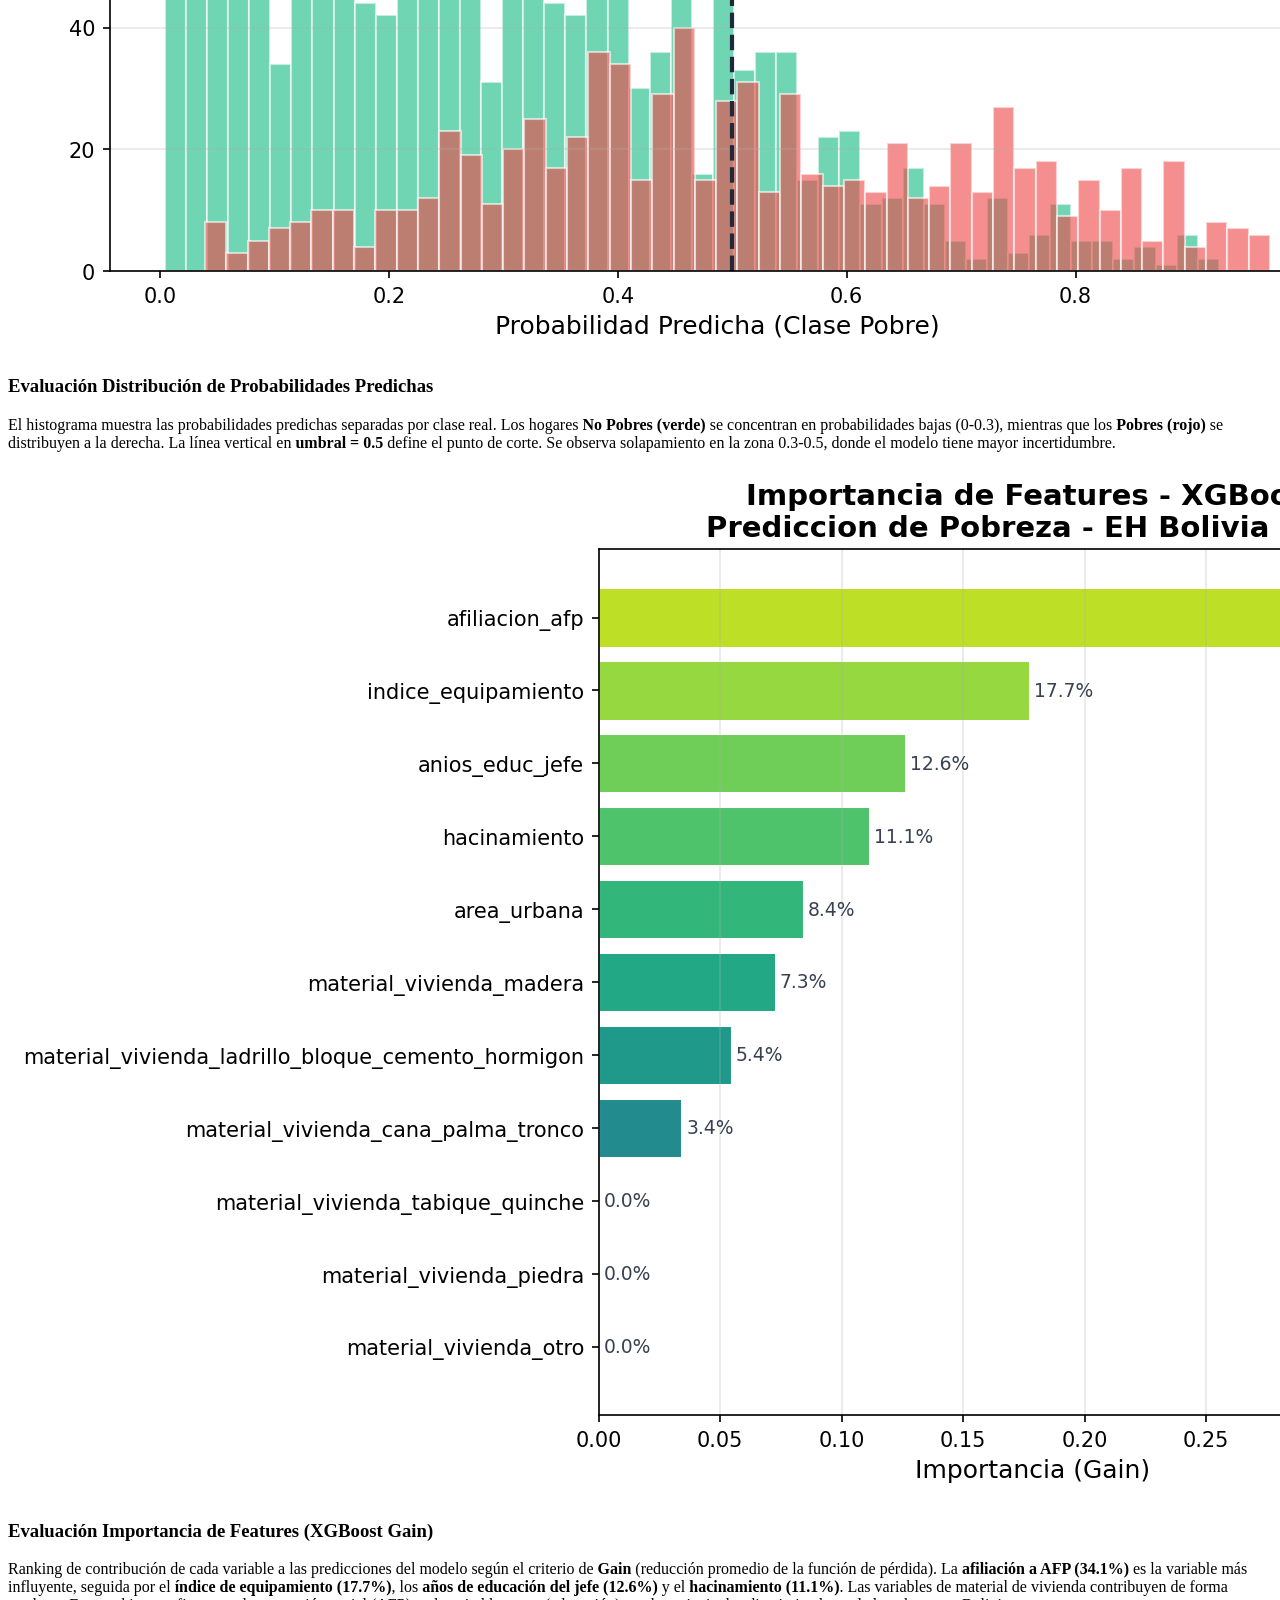
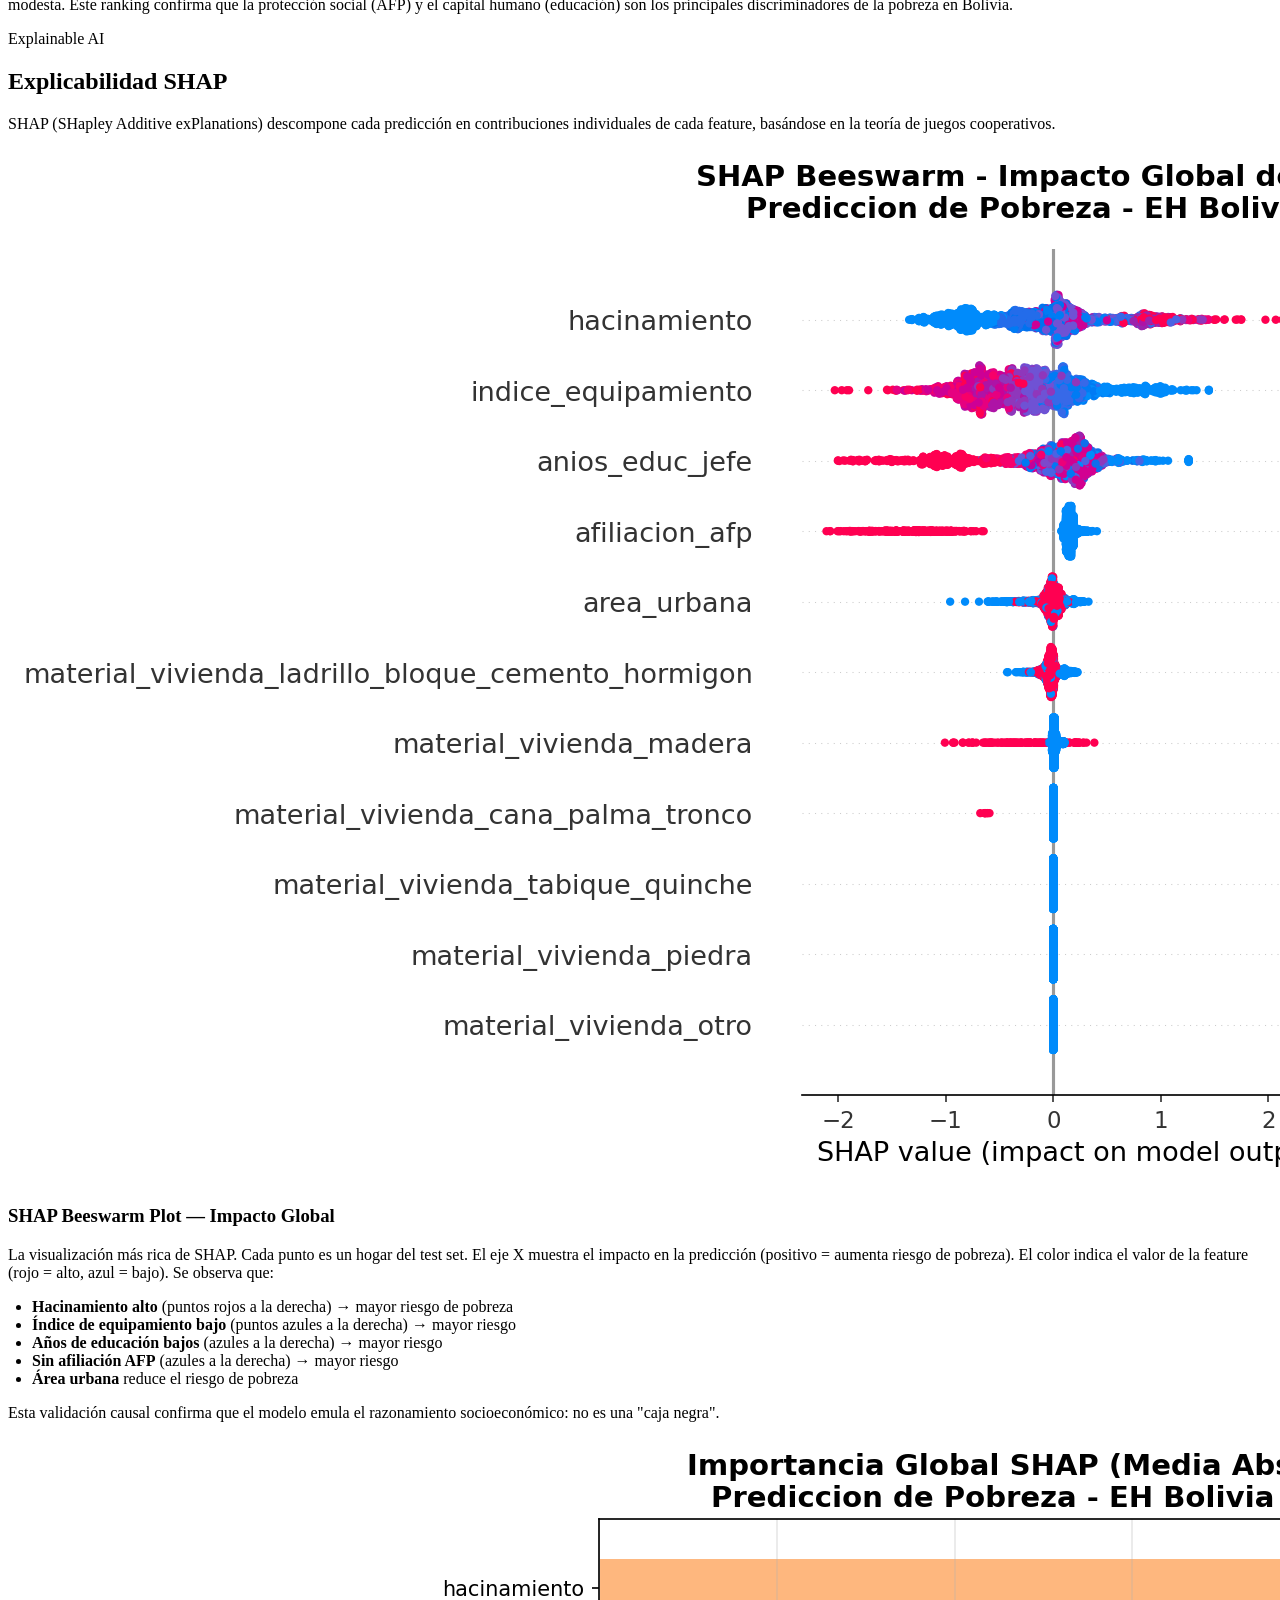
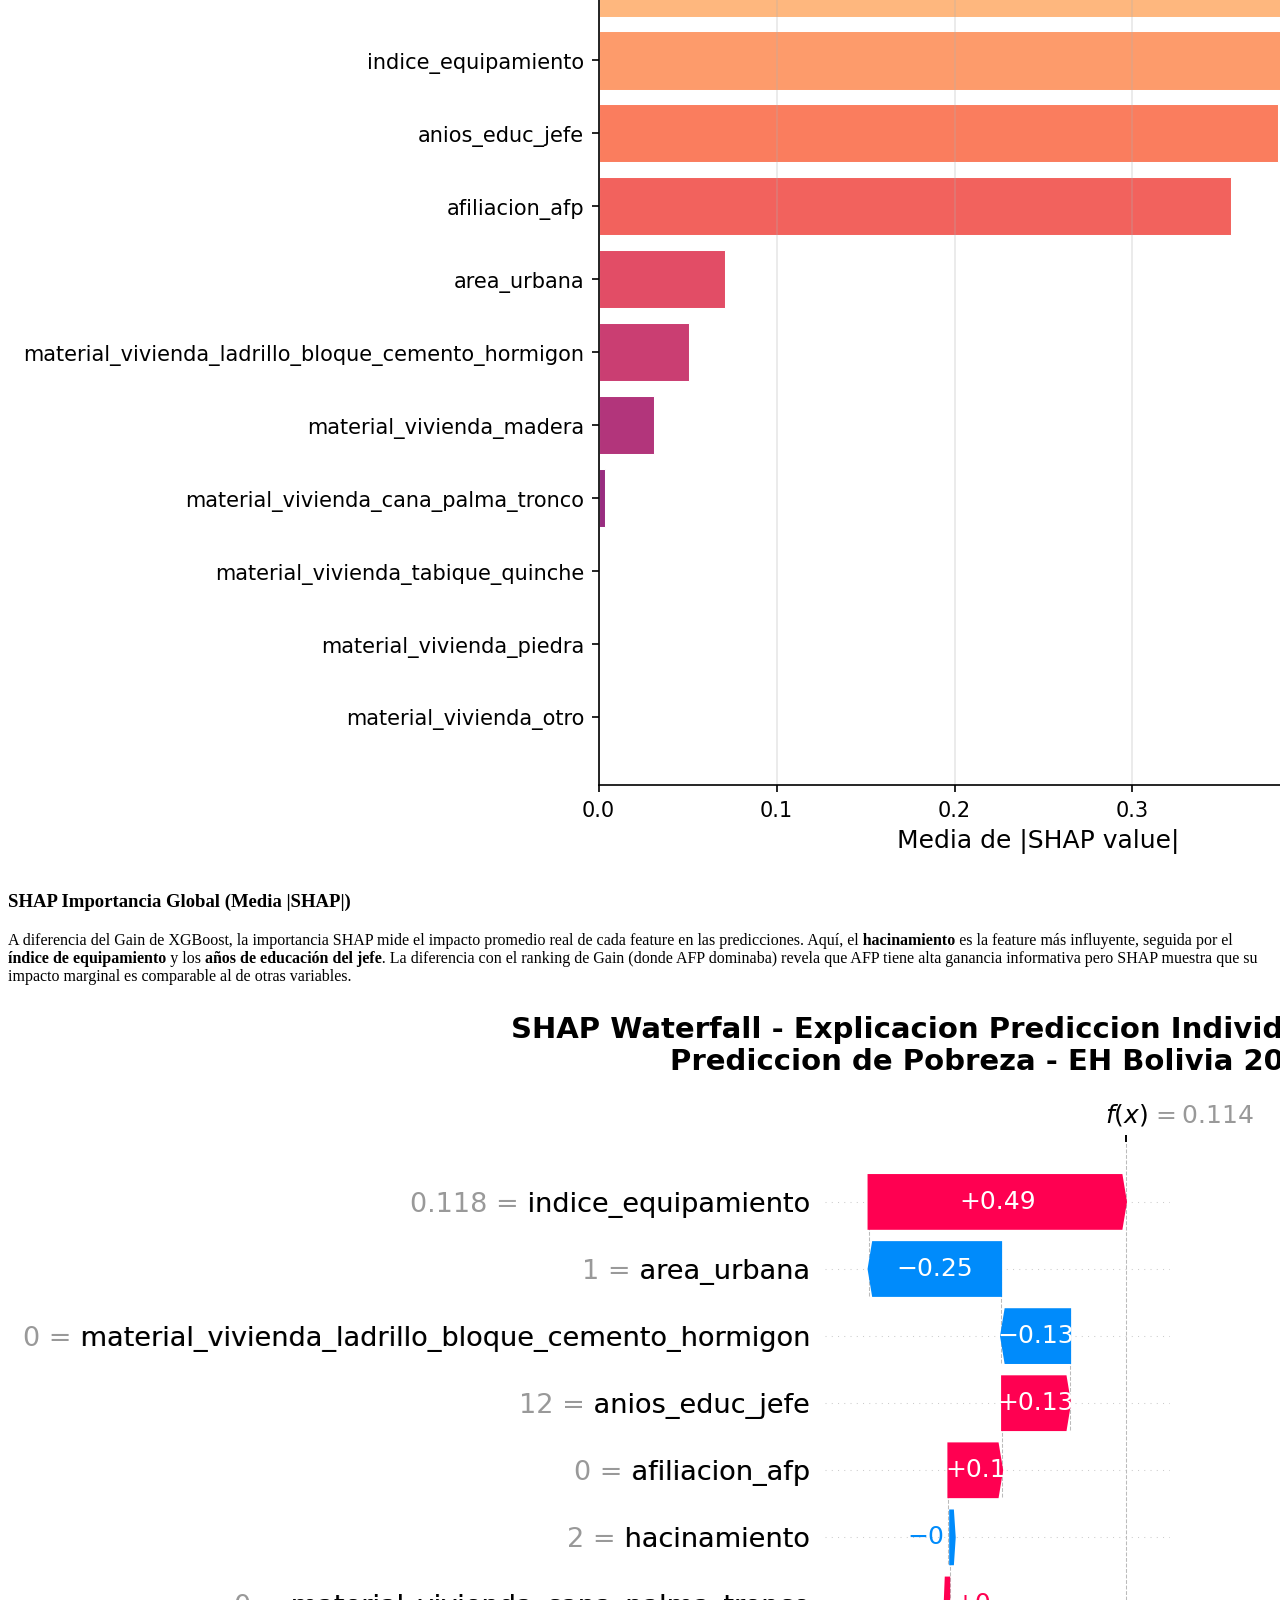
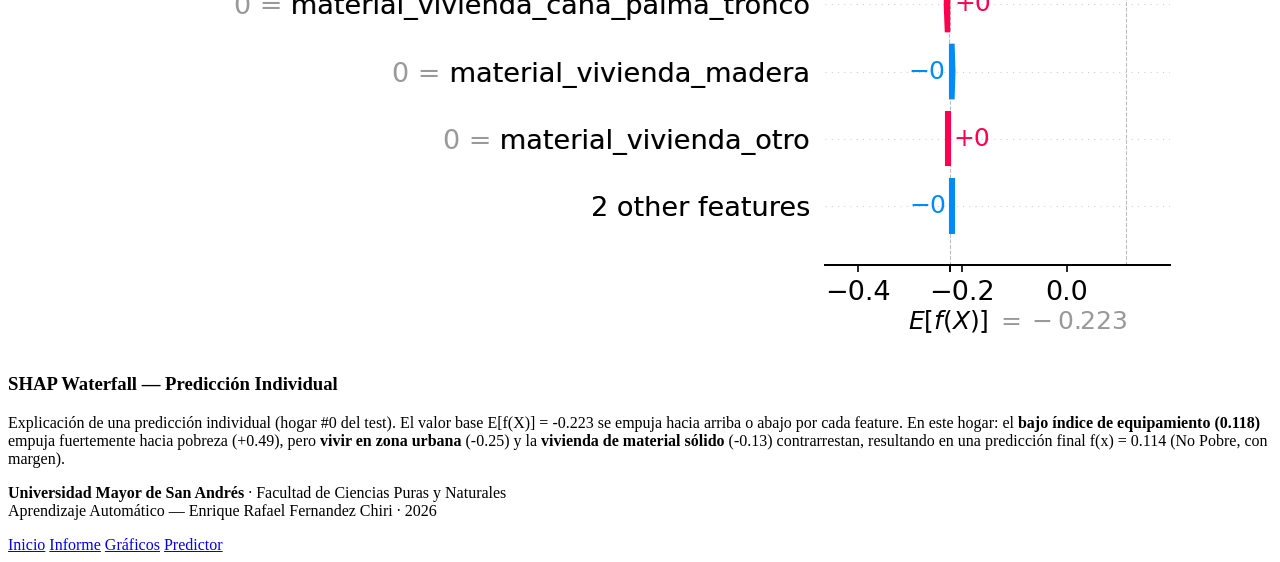
==== commit 43def8d8: "entrenamiento" ====
--- a/frontend/graficos.html
+++ b/frontend/graficos.html
@@ -21,6 +21,7 @@
                 <li><a href="/informe">Informe</a></li>
                 <li><a href="/graficos" class="active">Gráficos</a></li>
                 <li><a href="/predictor">Predictor</a></li>
+                <li><a href="/mlops">MLOps</a></li>
                 <li><a href="/docs" target="_blank">API Docs</a></li>
             </ul>
             <div class="nav-toggle" id="navToggle">
